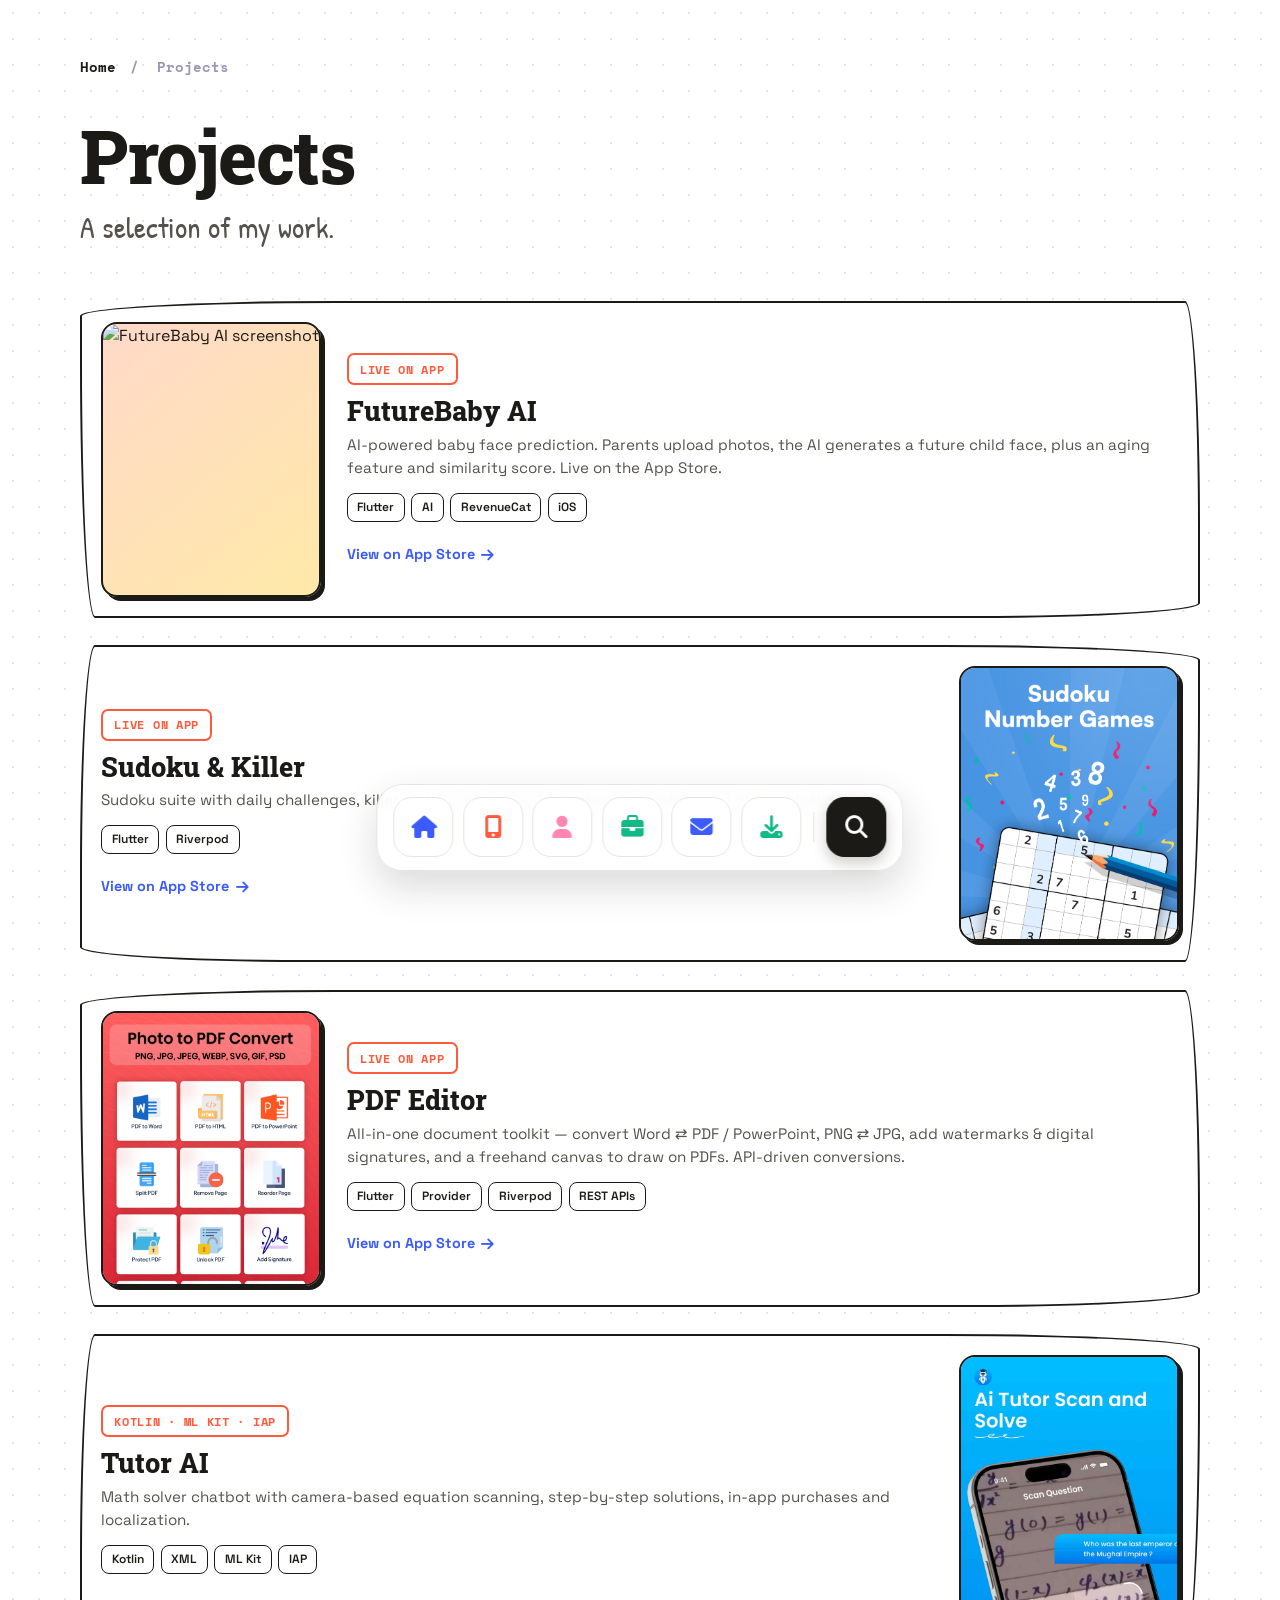
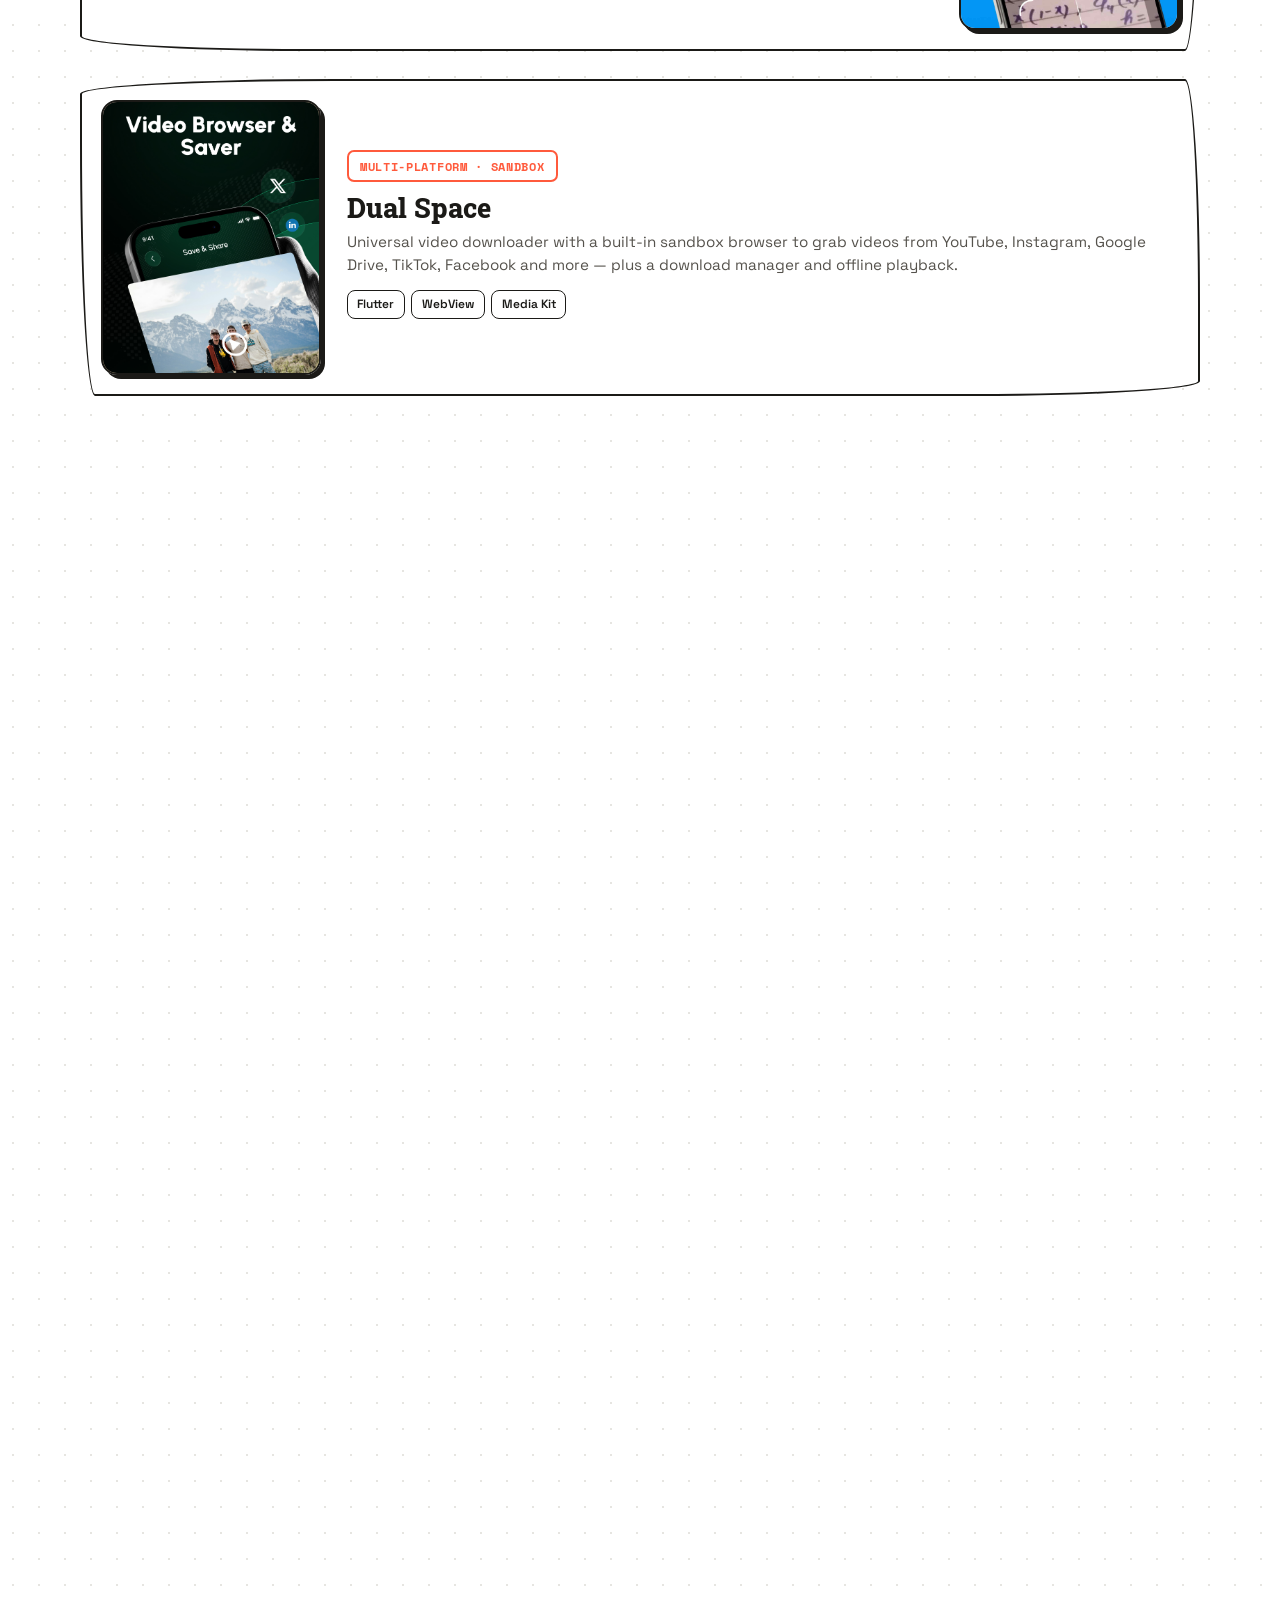
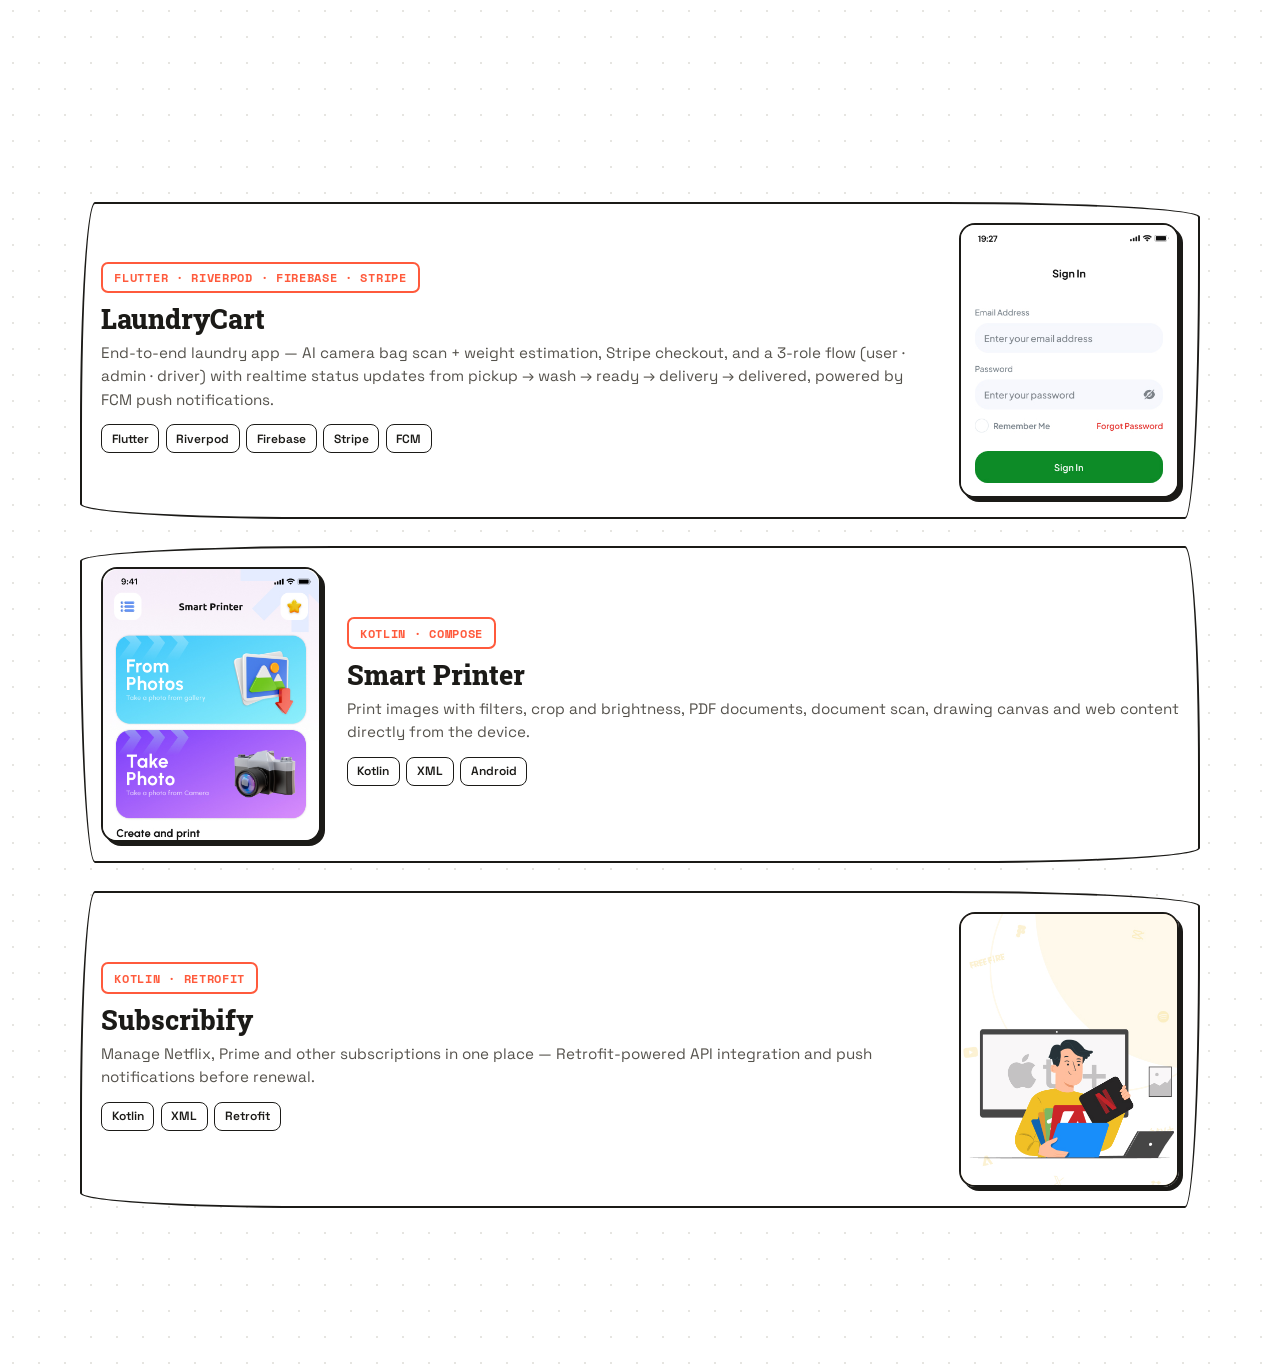
==== projects.html @ 97b6ce24 "new updates" ====
<!DOCTYPE html>
<html lang="en">
<head>
  <meta charset="UTF-8" />
  <meta name="viewport" content="width=device-width, initial-scale=1.0, viewport-fit=cover" />
  <meta name="description" content="Projects by Ali Faizan Mehmood — a selection of mobile apps built with Flutter, Kotlin & Jetpack Compose." />
  <meta name="theme-color" content="#ffffff" />
  <title>Projects — Ali Faizan Mehmood</title>

  <!-- Fonts -->
  <link rel="preconnect" href="https://fonts.googleapis.com" />
  <link rel="preconnect" href="https://fonts.gstatic.com" crossorigin />
  <link href="https://fonts.googleapis.com/css2?family=Space+Grotesk:wght@400;500;600;700&family=Roboto+Slab:wght@600;700;800&family=Space+Mono:wght@400;700&family=Patrick+Hand&display=swap" rel="stylesheet" />

  <!-- Icons -->
  <link rel="stylesheet" href="https://cdnjs.cloudflare.com/ajax/libs/font-awesome/6.5.1/css/all.min.css" />

  <!-- Styles -->
  <link rel="stylesheet" href="css/style.css" />
</head>
<body>

  <!-- Scroll progress -->
  <div class="progress" id="progress" aria-hidden="true"></div>

  <main class="proj-page" id="top">
    <div class="wrap">
      <nav class="crumbs reveal in" aria-label="Breadcrumb">
        <a href="index.html">Home</a> <span>/</span> <span class="here">Projects</span>
      </nav>
      <h1 class="proj-title reveal in">Projects</h1>
      <p class="proj-lead reveal in">A selection of my work.</p>

      <div class="pcards" id="projGrid"></div>
    </div>
  </main>

  <!-- Floating dock -->
  <nav class="dock" aria-label="Quick navigation">
    <a href="index.html#top" class="dock-btn" data-tip="Home" style="--c:var(--blue)"><i class="fas fa-house"></i></a>
    <a href="index.html#work" class="dock-btn" data-tip="Work" style="--c:var(--coral)"><i class="fas fa-mobile-screen-button"></i></a>
    <a href="index.html#about" class="dock-btn" data-tip="About" style="--c:var(--pink)"><i class="fas fa-user"></i></a>
    <a href="index.html#about" class="dock-btn" data-tip="Experience" style="--c:var(--green)"><i class="fas fa-briefcase"></i></a>
    <a href="index.html#contact" class="dock-btn" data-tip="Contact" style="--c:var(--blue)"><i class="fas fa-envelope"></i></a>
    <a href="assets/images/faizancv.pdf" download="Ali-Faizan-Mehmood-CV.pdf" class="dock-btn" data-tip="Résumé" style="--c:var(--green)"><i class="fas fa-download"></i></a>
    <span class="dock-sep"></span>
    <a href="#top" class="dock-btn" data-tip="Top" style="--c:var(--ink)"><i class="fas fa-magnifying-glass"></i></a>
  </nav>

  <script type="module" src="js/app.js"></script>
</body>
</html>
---- css/style.css ----
/* =====================================================
   Ali Faizan Mehmood — Playful portfolio (James-style)
   Single stylesheet. Cream + ink + bold accents.
   ===================================================== */

:root {
  --cream: #ffffff;
  --cream-2: #f3f3f1;
  --ink: #1b1a17;
  --ink-soft: #55524c;
  --paper: #ffffff;

  --coral: #ff5a3c;
  --yellow: #ffcf3f;
  --blue: #3b5bff;
  --green: #12b886;
  --lilac: #b9a6ff;
  --pink: #ff86b0;

  --line: #e6e5e1;
  --shadow: 6px 6px 0 var(--ink);
  --shadow-sm: 4px 4px 0 var(--ink);

  --font-display: 'Space Grotesk', system-ui, sans-serif;
  --font-serif: 'Roboto Slab', Georgia, serif;
  --font-mono: 'Space Mono', ui-monospace, monospace;
  --font-hand: 'Patrick Hand', 'Comic Sans MS', cursive;
  --radius: 20px;
  --wrap: 1120px;
}

* { margin: 0; padding: 0; box-sizing: border-box; }

html { scroll-behavior: smooth; -webkit-text-size-adjust: 100%; }

body {
  font-family: var(--font-display);
  background: var(--cream);
  color: var(--ink);
  line-height: 1.5;
  overflow-x: hidden;
  background-image:
    radial-gradient(var(--line) 1.2px, transparent 1.2px);
  background-size: 26px 26px;
}

a { color: inherit; text-decoration: none; }
img { max-width: 100%; display: block; }
::selection { background: var(--yellow); color: var(--ink); }

.wrap { width: min(100% - 2.4rem, var(--wrap)); margin-inline: auto; }

/* ---------- Reusable ---------- */
.tag-pill {
  display: inline-flex; align-items: center; gap: .45rem;
  font-size: .82rem; font-weight: 600;
  padding: .34rem .7rem; border-radius: 999px;
  border: 2px solid var(--ink); background: var(--paper);
}

.btn {
  display: inline-flex; align-items: center; gap: .55rem;
  font-family: var(--font-display); font-weight: 700; font-size: 1rem;
  padding: .85rem 1.4rem; border-radius: 999px;
  border: 2.5px solid var(--ink); cursor: pointer;
  background: var(--paper); color: var(--ink);
  box-shadow: var(--shadow-sm);
  transition: transform .12s ease, box-shadow .12s ease, background .2s;
}
.btn:hover { transform: translate(-2px,-2px); box-shadow: 6px 6px 0 var(--ink); }
.btn:active { transform: translate(2px,2px); box-shadow: 1px 1px 0 var(--ink); }
.btn--primary { background: var(--coral); color: #fff; }
.btn--dark { background: var(--ink); color: var(--cream); }
.btn--blue { background: var(--blue); color: #fff; }

.eyebrow {
  font-family: var(--font-hand);
  font-size: 1.7rem; font-weight: 700;
  color: var(--coral); line-height: 1;
  transform: rotate(-3deg); display: inline-block;
}

.section { padding: 5.5rem 0; position: relative; }
.section-head { margin-bottom: 2.6rem; max-width: 720px; }
.section-title {
  font-size: clamp(2rem, 5.5vw, 3.4rem);
  font-weight: 700; line-height: 1.02; letter-spacing: -.02em;
}
.section-title .hl { position: relative; white-space: nowrap; }
.section-title .hl::after {
  content: ''; position: absolute; left: -2%; right: -2%; bottom: 6%;
  height: 38%; background: var(--yellow); z-index: -1; border-radius: 4px;
  transform: rotate(-1.2deg);
}
.section-sub { margin-top: .9rem; font-size: 1.06rem; color: var(--ink-soft); }

/* ---------- Navbar ---------- */
/* Top navbar removed — the floating dock is the only navigation */
.nav { display: none; }
.nav-inner {
  width: min(100% - 2.4rem, var(--wrap)); margin-inline: auto;
  display: flex; align-items: center; justify-content: space-between;
  padding: .85rem 0;
}
.brand { display: flex; align-items: center; gap: .5rem; font-weight: 700; font-size: 1.15rem; }
.brand .dot {
  width: 30px; height: 30px; border-radius: 9px; background: var(--coral);
  border: 2.5px solid var(--ink); display: grid; place-items: center;
  color: #fff; font-size: .85rem; transform: rotate(-6deg);
}
.nav-links { display: flex; align-items: center; gap: 1.6rem; list-style: none; }
.nav-links a { font-weight: 600; font-size: .98rem; position: relative; }
.nav-links a::after {
  content: ''; position: absolute; left: 0; bottom: -4px; width: 0; height: 2.5px;
  background: var(--coral); transition: width .2s;
}
.nav-links a:hover::after { width: 100%; }
.nav-cta { padding: .55rem 1.05rem; font-size: .92rem; }
.nav-toggle {
  display: none; background: var(--paper); border: 2.5px solid var(--ink);
  width: 44px; height: 44px; border-radius: 12px; font-size: 1.1rem; cursor: pointer;
  box-shadow: var(--shadow-sm);
}

/* ---------- Hero (centered, sticky-scatter) ---------- */
.hero {
  position: relative; min-height: 100vh; overflow: hidden;
  display: grid; place-items: center; padding: 5rem 1.2rem 7rem;
}
.hero-center {
  position: relative; z-index: 4; text-align: center; max-width: 760px;
  animation: rise .7s cubic-bezier(.2,.8,.2,1) both;
}
.hero-name {
  font-family: var(--font-serif); font-weight: 700;
  font-size: clamp(2.8rem, 8vw, 5.2rem); line-height: 1; letter-spacing: -.01em;
  display: inline-flex; align-items: baseline; gap: .05em;
}
.caret {
  display: inline-block; width: 5px; height: .82em; background: var(--ink);
  margin-right: .04em; transform: translateY(.06em);
  animation: blink 1.06s steps(1) infinite;
}
@keyframes blink { 50% { opacity: 0; } }
.hero-tag {
  font-family: var(--font-mono); font-size: clamp(1rem, 3vw, 1.55rem);
  color: var(--ink-soft); margin-top: 1rem;
}
.hero-line {
  font-family: var(--font-mono); font-weight: 700;
  font-size: clamp(.75rem, 2.4vw, 1.05rem); letter-spacing: .06em;
  color: #8b86bf; margin-top: 1.3rem; text-transform: uppercase;
}
.hero-line b { color: #c3bfe0; font-weight: 400; margin: 0 .1em; }

/* Sticky notes scattered around the centered text */
.sticky-layer { position: absolute; inset: 0; z-index: 3; pointer-events: none; }
.sticky {
  --rot: 0deg;
  position: absolute; pointer-events: auto; cursor: grab;
  width: 165px; min-height: 96px; padding: .9rem 1rem;
  font-family: var(--font-hand); font-size: 1.28rem; line-height: 1.12;
  color: var(--ink); border: 2px solid rgba(27,26,23,.22);
  box-shadow: 5px 7px 14px rgba(27,26,23,.14); border-radius: 3px;
  display: flex; align-items: center; text-align: center; justify-content: center;
  user-select: none; touch-action: none; rotate: var(--rot);
  /* smooth settle for the transform when the hover sway ends */
  transition: transform .45s cubic-bezier(.34,1.56,.64,1), box-shadow .25s ease, rotate .2s ease;
}

/* one-time entrance — added by JS, removed after it plays, so hover never re-triggers it */
.sticky.enter { animation: stickyIn .6s cubic-bezier(.2,.9,.3,1.2) both; }
.sticky.enter:nth-child(1) { animation-delay: .30s; }
.sticky.enter:nth-child(2) { animation-delay: .42s; }
.sticky.enter:nth-child(3) { animation-delay: .54s; }
.sticky.enter:nth-child(4) { animation-delay: .66s; }
.sticky.enter:nth-child(5) { animation-delay: .78s; }
@keyframes stickyIn {
  from { opacity: 0; transform: scale(.55) translateY(-16px) rotate(-6deg); }
  to   { opacity: 1; transform: none; }
}

/* smooth, continuous, gentle rock while hovered (no jerky steps, never hides) */
.sticky:hover {
  box-shadow: 10px 16px 28px rgba(27,26,23,.24); z-index: 40;
  animation: swaySoft 1.6s ease-in-out infinite;
}
@keyframes swaySoft {
  0%   { transform: translateY(-8px) rotate(-3.2deg) scale(1.07); }
  50%  { transform: translateY(-8px) rotate(3.2deg)  scale(1.07); }
  100% { transform: translateY(-8px) rotate(-3.2deg) scale(1.07); }
}
.sticky:active { cursor: grabbing; }
.sticky.drag { box-shadow: 14px 20px 32px rgba(27,26,23,.3); z-index: 50; rotate: 0deg; animation: none; }
.sticky--y { background: #ffe9a8; }
.sticky--p { background: #ffc4d6; }
.sticky--b { background: #bcd6ff; }
.sticky--g { background: #b6f0c9; }

/* ---------- Floating dock ---------- */
.dock {
  position: fixed; z-index: 120; bottom: 1.8rem; left: 50%;
  transform: translateX(-50%);            /* keep centered — kept out of the animation */
  display: flex; align-items: center; gap: .6rem;
  padding: .8rem 1rem; border-radius: 26px;
  background: color-mix(in srgb, var(--paper) 88%, transparent);
  backdrop-filter: blur(12px);
  border: 1.5px solid var(--line);
  box-shadow: 0 16px 38px rgba(27,26,23,.16);
  animation: dockIn .65s .25s cubic-bezier(.22,.61,.36,1) both;
}
/* entrance keeps translateX(-50%) so the dock stays centered */
@keyframes dockIn {
  from { opacity: 0; transform: translateX(-50%) translateY(30px); }
  to   { opacity: 1; transform: translateX(-50%) translateY(0); }
}
.dock-btn {
  position: relative; width: 60px; height: 60px; border-radius: 18px;
  display: grid; place-items: center; font-size: 1.4rem; color: var(--c, var(--ink));
  background: var(--paper); border: 1.5px solid var(--line);
  transition: transform .22s cubic-bezier(.34,1.56,.64,1), box-shadow .22s ease, background .25s;
}
.dock-btn:hover {
  transform: translateY(-10px) scale(1.12);
  box-shadow: 0 12px 22px rgba(27,26,23,.2);
  background: #fff;
}
.dock-btn::after {
  content: attr(data-tip); position: absolute; bottom: 118%; left: 50%;
  transform: translateX(-50%) translateY(6px); white-space: nowrap;
  background: var(--ink); color: var(--cream); font-family: var(--font-display);
  font-size: .72rem; font-weight: 600; padding: .28rem .55rem; border-radius: 8px;
  opacity: 0; pointer-events: none; transition: opacity .16s, transform .16s;
}
.dock-btn:hover::after { opacity: 1; transform: translateX(-50%) translateY(0); }
.dock-btn.active {
  background: var(--c, var(--ink)); color: #fff; border-color: var(--ink);
  box-shadow: 0 6px 14px rgba(27,26,23,.22);
}
.dock-sep { width: 1.5px; height: 30px; background: var(--line); margin: 0 .15rem; }

/* ---------- Stats band ---------- */
.statsband { border-bottom: 2px solid var(--line); background: var(--paper); }
.stats-row {
  display: grid; grid-template-columns: repeat(4, 1fr); gap: 1.2rem;
  padding: .5rem 0 0;
}
.hero-stat {
  text-align: center; background: var(--paper);
  border: 2.5px solid var(--ink); border-radius: 18px;
  box-shadow: var(--shadow-sm); padding: 1.7rem 1rem;
  transition: transform .18s cubic-bezier(.22,.61,.36,1), box-shadow .18s ease;
}
.hero-stat:hover { transform: translateY(-5px); box-shadow: var(--shadow); }
.hero-stat .si { font-size: 1.4rem; color: var(--coral); margin-bottom: .55rem; }
.hero-stat .n { font-family: var(--font-serif); font-size: clamp(2.2rem, 4vw, 3.1rem); font-weight: 800; line-height: 1; color: var(--ink); }
.hero-stat .l { font-size: .88rem; color: var(--ink-soft); margin-top: .5rem; font-weight: 600; }
@media (max-width: 620px) { .stats-row { grid-template-columns: repeat(2, 1fr); } }

/* ---------- Marquee ---------- */
.marquee {
  border-top: 2.5px solid var(--ink); border-bottom: 2.5px solid var(--ink);
  background: var(--ink); color: var(--cream); overflow: hidden;
  padding: .75rem 0; transform: rotate(-1deg); margin: 1rem 0 0;
}
.marquee-track {
  display: flex; gap: 2.5rem; width: max-content;
  animation: scroll-x 26s linear infinite;
}
.marquee:hover .marquee-track { animation-play-state: paused; }
.marquee span {
  font-size: 1.2rem; font-weight: 700; display: inline-flex; gap: 2.5rem; align-items: center;
  text-transform: uppercase; letter-spacing: .02em; white-space: nowrap;
}
.marquee span::after { content: '✦'; color: var(--yellow); }
@keyframes scroll-x { to { transform: translateX(-50%); } }

/* ---------- About ---------- */
.about-grid {
  display: grid; grid-template-columns: 1.15fr .85fr; gap: 2.5rem; align-items: start;
}
.about-copy p { font-size: 1.1rem; color: var(--ink-soft); margin-bottom: 1.1rem; }
.about-copy p b { color: var(--ink); }
.about-card {
  background: var(--paper); border: 2.5px solid var(--ink);
  border-radius: var(--radius); box-shadow: var(--shadow); padding: 1.6rem;
}
.about-card h3 { font-size: 1.1rem; margin-bottom: 1rem; }
.tools { display: flex; flex-wrap: wrap; gap: .55rem; }
.tool {
  display: inline-flex; align-items: center; gap: .45rem;
  font-size: .9rem; font-weight: 600; padding: .5rem .8rem;
  border: 2px solid var(--ink); border-radius: 12px; background: var(--cream);
  transition: transform .12s, background .2s;
}
.tool:hover { transform: translateY(-3px) rotate(-1.5deg); background: var(--yellow); }
.tool i, .tool svg { color: var(--coral); }
.tool:hover i, .tool:hover svg { color: var(--ink); }

/* ---------- Experience ---------- */
.exp-list { display: grid; gap: 1.3rem; }
.exp-item {
  background: var(--paper); border: 2.5px solid var(--ink); border-radius: var(--radius);
  box-shadow: var(--shadow-sm); padding: 1.5rem 1.6rem;
  display: grid; grid-template-columns: 64px 1fr auto; gap: 1.2rem; align-items: start;
  transition: transform .14s ease, box-shadow .14s ease;
}
.exp-item:hover { transform: translate(-3px,-3px); box-shadow: var(--shadow); }
.exp-ico {
  width: 56px; height: 56px; border-radius: 14px; display: grid; place-items: center;
  border: 2.5px solid var(--ink); font-size: 1.4rem; background: var(--yellow);
}
.exp-item:nth-child(4n+2) .exp-ico { background: var(--lilac); }
.exp-item:nth-child(4n+3) .exp-ico { background: #8ee9c8; }
.exp-item:nth-child(4n) .exp-ico { background: #a9c4ff; }
.exp-body h3 { font-size: 1.2rem; margin-bottom: .3rem; }
.exp-body p { color: var(--ink-soft); font-size: .98rem; }
.exp-stat { text-align: right; white-space: nowrap; }
.exp-stat .tag-pill { background: var(--ink); color: var(--cream); }

/* ---------- Projects ---------- */
.filters { display: flex; flex-wrap: wrap; gap: .6rem; margin-bottom: 2rem; }
.filter {
  font-family: var(--font-display); font-weight: 600; font-size: .92rem;
  padding: .5rem 1rem; border-radius: 999px; border: 2.5px solid var(--ink);
  background: var(--paper); cursor: pointer; transition: background .2s, color .2s;
}
.filter.active { background: var(--ink); color: var(--cream); }

.proj-grid {
  display: grid; grid-template-columns: repeat(auto-fill, minmax(300px, 1fr)); gap: 1.4rem;
}
.card {
  position: relative; background: var(--paper);
  border: 2.5px solid var(--ink); border-radius: var(--radius);
  box-shadow: var(--shadow-sm); padding: 1.5rem; overflow: hidden;
  opacity: 0; /* revealed by .in */
  transition: transform .22s cubic-bezier(.34,1.56,.64,1), box-shadow .25s ease;
  display: flex; flex-direction: column;
}
/* entrance uses animation (not the transform transition) so 3D tilt stays snappy */
.card.in { opacity: 1; animation: cardUp .6s cubic-bezier(.22,.61,.36,1) backwards; }
@keyframes cardUp {
  from { opacity: 0; transform: translateY(38px) scale(.96); }
  to   { opacity: 1; transform: none; }
}
.card:hover { box-shadow: var(--shadow); }
.card-top { display: flex; align-items: center; justify-content: space-between; margin-bottom: 1rem; }
.card-ico {
  width: 52px; height: 52px; border-radius: 14px; display: grid; place-items: center;
  border: 2.5px solid var(--ink); font-size: 1.35rem; background: var(--cream-2);
  color: var(--coral);
}
.badge-live {
  display: inline-flex; align-items: center; gap: .35rem;
  font-size: .72rem; font-weight: 700; text-transform: uppercase; letter-spacing: .03em;
  padding: .35rem .6rem; border-radius: 999px;
  background: var(--green); color: #fff; border: 2px solid var(--ink);
}
.badge-live i { font-size: .8rem; }
.card h3 { font-size: 1.28rem; margin-bottom: .35rem; }
.card .sub { font-size: .84rem; color: var(--coral); font-weight: 600; margin-bottom: .7rem; }
.card p { font-size: .93rem; color: var(--ink-soft); margin-bottom: 1rem; flex: 1; }
.card-tech { display: flex; flex-wrap: wrap; gap: .4rem; margin-bottom: .3rem; }
.chip {
  font-size: .75rem; font-weight: 600; padding: .28rem .6rem;
  border-radius: 8px; border: 1.5px solid var(--ink); background: var(--cream);
}
.card-link {
  margin-top: 1rem; display: inline-flex; align-items: center; gap: .4rem;
  font-weight: 700; font-size: .9rem; color: var(--blue);
}
.card-link i { transition: transform .15s; }
.card:hover .card-link i { transform: translateX(4px); }

/* ---------- Contact ---------- */
.contact { padding-bottom: 9rem; } /* clear space for the fixed dock */
.contact-card {
  background: var(--ink); color: var(--cream); border-radius: 28px;
  padding: clamp(2rem, 5vw, 3.5rem); position: relative; overflow: hidden;
  border: 2.5px solid var(--ink); box-shadow: var(--shadow);
}
.contact-card::before {
  content: '👋'; position: absolute; font-size: 12rem; right: -1rem; top: -2rem;
  opacity: .08; transform: rotate(-10deg);
}
.contact-card .eyebrow { color: var(--yellow); }
.contact-card h2 {
  font-size: clamp(2rem, 6vw, 3.6rem); line-height: 1.02; margin: .6rem 0 1rem;
  letter-spacing: -.02em;
}
.contact-card h2 .hl::after { background: var(--coral); }
.contact-card p { color: #cfc9bd; font-size: 1.1rem; max-width: 520px; margin-bottom: 2rem; }
.contact-links { display: flex; flex-wrap: wrap; gap: .8rem; margin-bottom: 2rem; position: relative; }
.contact-links a {
  display: inline-flex; align-items: center; gap: .6rem; font-weight: 600;
  padding: .8rem 1.15rem; border-radius: 14px; border: 2px solid var(--cream);
  background: transparent; color: var(--cream);
  transition: background .2s, color .2s, transform .12s;
}
.contact-links a:hover { background: var(--cream); color: var(--ink); transform: translateY(-3px); }
.contact-links a i { color: var(--yellow); }
.contact-links a:hover i { color: var(--coral); }
.contact-cta { display: flex; flex-wrap: wrap; gap: .9rem; position: relative; }

.footer {
  text-align: center; padding: 2.5rem 0; color: var(--ink-soft); font-size: .9rem;
}
.footer .heart { color: var(--coral); }

/* ---------- Reveal ---------- */
.reveal {
  opacity: 0; transform: translateY(34px);
  transition: opacity .8s cubic-bezier(.22,.61,.36,1), transform .8s cubic-bezier(.22,.61,.36,1);
  will-change: opacity, transform;
}
.reveal.in { opacity: 1; transform: none; }

/* ---------- Toast ---------- */
.toast {
  position: fixed; bottom: 1.5rem; left: 50%; transform: translateX(-50%) translateY(120%);
  background: var(--ink); color: var(--cream); padding: .85rem 1.3rem; border-radius: 14px;
  border: 2.5px solid var(--yellow); font-weight: 600; z-index: 200;
  display: flex; align-items: center; gap: .6rem; transition: transform .3s ease;
}
.toast.show { transform: translateX(-50%) translateY(0); }
.toast i { color: var(--green); }

/* ---------- Responsive ---------- */
@media (max-width: 860px) {
  .about-grid { grid-template-columns: 1fr; }
  .exp-item { grid-template-columns: 52px 1fr; }
  .exp-stat { grid-column: 2; text-align: left; margin-top: .4rem; }
  .sticky-layer { display: none; }
  .nav-links, .nav .nav-cta { display: none; }
  .nav-links.open {
    display: flex; position: absolute; top: 100%; right: 1.2rem;
    flex-direction: column; gap: 1rem; background: var(--paper);
    border: 2.5px solid var(--ink); border-radius: 16px; padding: 1.2rem 1.6rem;
    box-shadow: var(--shadow-sm);
  }
  .nav-toggle { display: grid; place-items: center; }
}
@media (max-width: 520px) {
  .section { padding: 4rem 0; }
  .stats-row { gap: 1.6rem; }
  .btn { font-size: .92rem; padding: .75rem 1.15rem; }
  .dock { gap: .35rem; padding: .55rem .6rem; border-radius: 20px; }
  .dock-btn { width: 48px; height: 48px; font-size: 1.15rem; border-radius: 15px; }
  .dock-sep { height: 28px; }
  .hero { padding-bottom: 7rem; }
}
@media (max-width: 380px) {
  .dock { gap: .25rem; padding: .45rem .45rem; }
  .dock-btn { width: 42px; height: 42px; font-size: 1.05rem; }
}

/* =====================================================
   EXTRA POLISH & ANIMATIONS
   ===================================================== */

/* ---- Scroll progress bar ---- */
.progress {
  position: fixed; top: 0; left: 0; height: 4px; width: 0%;
  background: linear-gradient(90deg, var(--coral), var(--yellow), var(--green));
  z-index: 300; transition: width .1s linear;
}

/* ---- Hero animated blobs ---- */
.blobs { display: none; } /* clean white background — no color wash */
.blob {
  position: absolute; border-radius: 50%; filter: blur(46px); opacity: .5;
  mix-blend-mode: multiply; background: #ecdcbf; /* single soft tone */
}
.blob--1 { width: 340px; height: 340px; top: -60px; left: -40px; animation: float1 12s ease-in-out infinite; }
.blob--2 { width: 300px; height: 300px; bottom: -80px; left: 32%; animation: float2 15s ease-in-out infinite; }
.blob--3 { width: 260px; height: 260px; top: 20%; right: 8%; animation: float1 18s ease-in-out infinite reverse; }
@keyframes float1 { 50% { transform: translate(30px, -24px) scale(1.08); } }
@keyframes float2 { 50% { transform: translate(-26px, 20px) scale(1.1); } }

/* ---- Hero headline entrance ---- */
.hero h1 { animation: rise .7s cubic-bezier(.2,.8,.2,1) both; }
.hero .eyebrow { animation: rise .6s .05s cubic-bezier(.2,.8,.2,1) both; }
.hero-roles { animation: rise .7s .15s cubic-bezier(.2,.8,.2,1) both; }
.hero-lead { animation: rise .7s .25s cubic-bezier(.2,.8,.2,1) both; }
.hero-cta { animation: rise .7s .35s cubic-bezier(.2,.8,.2,1) both; }
.hero .marker { position: relative; }
@keyframes rise { from { opacity: 0; transform: translateY(26px); } to { opacity: 1; transform: none; } }

/* ---- Vibrate / jiggle (tools + role pills) ---- */
@keyframes jiggle {
  0%, 100% { transform: rotate(0); }
  15% { transform: rotate(-6deg) scale(1.06); }
  30% { transform: rotate(5deg) scale(1.06); }
  45% { transform: rotate(-4deg) scale(1.05); }
  60% { transform: rotate(3deg) scale(1.04); }
  75% { transform: rotate(-2deg) scale(1.03); }
}
.tool { transition: background .2s, color .2s, border-color .2s, box-shadow .15s; }
.tool:hover {
  background: var(--yellow); animation: jiggle .45s ease;
  box-shadow: 3px 3px 0 var(--ink); border-color: var(--ink);
}
.hero-roles .tag-pill { transition: transform .15s, background .2s; cursor: default; }
.hero-roles .tag-pill:hover { animation: jiggle .45s ease; background: var(--yellow); }

/* ---- Icon tiles wobble on card / exp hover ---- */
@keyframes wobble {
  0%,100% { transform: rotate(0); }
  25% { transform: rotate(-9deg); }
  50% { transform: rotate(7deg); }
  75% { transform: rotate(-4deg); }
}
.card:hover .card-ico,
.exp-item:hover .exp-ico { animation: wobble .5s ease; }
.card-ico, .exp-ico { transition: background .2s; }
.card:hover .card-ico { background: var(--yellow); color: var(--ink); }

/* ---- Project card 3D tilt (JS driven) ---- */
.card { transform-style: preserve-3d; will-change: transform; }
.card .card-top, .card h3, .card .sub { transform: translateZ(18px); }

/* ---- Sticky note hover: peel + wobble ---- */
.sticky { transition: box-shadow .12s ease, filter .2s; }
.sticky:hover { animation: jiggle .5s ease; box-shadow: 8px 10px 0 rgba(27,26,23,.25); z-index: 40; }

/* ---- Badge / live pulse ---- */
.badge-live i { animation: pulse 1.8s ease-in-out infinite; }
@keyframes pulse { 50% { transform: scale(1.25); opacity: .7; } }

/* ---- Chips pop on card hover ---- */
.card .chip { transition: transform .15s, background .2s; }
.card:hover .chip { background: var(--paper); }
.chip:hover { transform: translateY(-2px) rotate(-2deg); background: var(--yellow); }

/* ---- Button shine sweep ---- */
.btn { position: relative; overflow: hidden; }
.btn::after {
  content: ''; position: absolute; top: 0; left: -120%; width: 60%; height: 100%;
  background: linear-gradient(120deg, transparent, rgba(255,255,255,.5), transparent);
  transform: skewX(-20deg); transition: left .5s ease;
}
.btn:hover::after { left: 140%; }

/* ---- Nav active link ---- */
.nav-links a.active::after { width: 100%; }
.nav-links a.active { color: var(--coral); }

/* ---- Reveal stagger via inline delay (set in JS) ---- */

@media (prefers-reduced-motion: reduce) {
  * { animation-duration: .001ms !important; animation-iteration-count: 1 !important; transition-duration: .001ms !important; }
  html { scroll-behavior: auto; }
  .blob { animation: none; }
}

/* =====================================================
   JAMES-STRUCTURE SECTIONS (mobile-dev content)
   ===================================================== */

/* ---- Tool Kit ---- */
.kicker {
  font-family: var(--font-hand); font-size: clamp(2rem, 5vw, 3rem);
  color: var(--coral); transform: rotate(-2deg); display: inline-block; margin-bottom: 1.4rem;
}
.toolkit-list {
  font-family: var(--font-serif); font-weight: 600;
  font-size: clamp(1.5rem, 4.4vw, 3rem); line-height: 1.28; color: var(--ink-soft);
  max-width: 960px;
}
.tk { transition: color .2s, background .2s; border-radius: 6px; padding: 0 .1em; cursor: default; }
.tk:hover { color: var(--ink); background: var(--yellow); }
.tk-dot { color: var(--coral); }

/* ---- My Impact ---- */
.impact { text-align: center; }
.impact .section-head { margin-inline: auto; }
.impact .stats-row { padding: 1rem 0 0; }

/* ---- Experience (inside About, plain text style) ---- */
.col-title.impact-h { color: var(--green); margin-top: 2.6rem; }
.resume-link {
  display: inline-flex; align-items: center; gap: .55rem;
  font-family: var(--font-hand); font-size: 1.5rem; color: var(--ink);
  margin: .2rem 0 1.8rem; padding-bottom: 3px;
  border-bottom: 2.5px solid var(--ink); transition: gap .18s ease, color .2s;
}
.resume-link:hover { gap: .9rem; color: var(--coral); border-color: var(--coral); }
.resume-link i { color: var(--green); }

.jobs { display: grid; gap: 2rem; }
.jobcard { transition: opacity .8s, transform .8s; }
.job-company { font-family: var(--font-serif); font-weight: 800; font-size: 1.55rem; line-height: 1.1; }
.job-meta { margin: .35rem 0 .9rem; color: var(--ink-soft); }
.job-meta b { color: var(--ink); font-weight: 700; }
.job-period { font-family: var(--font-mono); font-size: .8rem; color: #9b96b5; margin-left: .5rem; }
.job-bullets { list-style: none; display: grid; gap: .65rem; }
.job-bullets li {
  position: relative; padding-left: 1.4rem; color: var(--ink-soft); font-size: .97rem; line-height: 1.5;
}
.job-bullets li::before {
  content: '•'; position: absolute; left: .25rem; top: -.02em;
  color: var(--green); font-size: 1.5rem; line-height: 1.35;
}
.job-bullets b { color: var(--ink); }

/* ---- Tagline break ---- */
.brk { padding: 5.5rem 0; text-align: center; position: relative; overflow: hidden; }
.brk-inner { position: relative; }
.brk-loc {
  font-family: var(--font-mono); font-weight: 700; letter-spacing: .1em;
  color: var(--ink-soft); font-size: .9rem;
}
.brk-title {
  font-family: var(--font-serif); font-weight: 800;
  font-size: clamp(2.2rem, 7vw, 4.6rem); line-height: 1.02; margin: 1rem auto .6rem;
  max-width: 12ch; letter-spacing: -.02em;
}
.brk-title .rage {
  color: var(--coral); position: relative; white-space: nowrap;
  text-decoration: underline wavy var(--coral); text-underline-offset: 8px;
}
.brk-sub { font-family: var(--font-hand); font-size: clamp(1.4rem, 4vw, 2.2rem); color: var(--ink-soft); }
.brk-note {
  position: absolute; top: 4%; right: 6%; width: 150px; min-height: 80px;
}
@media (max-width: 720px) { .brk-note { display: none; } }

/* ---- Yours Truly (bio) ---- */
.bio-grid { display: grid; grid-template-columns: 1.3fr .7fr; gap: 2.6rem; align-items: center; }
.bio-copy { font-size: 1.1rem; color: var(--ink-soft); margin-top: 1.1rem; }
.bio-copy b { color: var(--ink); }
.bio-stat {
  background: var(--ink); color: var(--cream); border-radius: 24px; padding: 2.2rem 1.6rem;
  text-align: center; border: 2.5px solid var(--ink); box-shadow: var(--shadow);
}
.bio-stat-n { font-family: var(--font-serif); font-weight: 800; font-size: clamp(3rem, 8vw, 4.5rem); line-height: 1; color: var(--yellow); }
.bio-stat-l { font-size: 1rem; margin-top: .5rem; color: #d7d1c4; }
.bio-quote { font-family: var(--font-hand); font-size: 1.4rem; margin-top: 1.4rem; color: #fff; opacity: .9; }

/* ---- Featured projects ---- */
.feat-wrap { display: grid; gap: 1.8rem; }
.featcard {
  display: grid; grid-template-columns: 240px 1fr; gap: 0;
  background: var(--paper); border: 2.5px solid var(--ink); border-radius: 24px;
  overflow: hidden; box-shadow: var(--shadow-sm);
  transition: transform .2s cubic-bezier(.22,.61,.36,1), box-shadow .2s ease, opacity .8s, translate .8s;
}
.featcard:hover { transform: translateY(-5px); box-shadow: var(--shadow); }
.featcard:nth-child(even) { grid-template-columns: 1fr 240px; }
.featcard:nth-child(even) .feat-media { order: 2; border-left: 2.5px solid var(--ink); border-right: 0; }
.feat-media {
  display: grid; place-items: center; font-size: 4.5rem; color: #fff;
  border-right: 2.5px solid var(--ink); min-height: 200px;
}
.feat-coral .feat-media { background: var(--coral); }
.feat-blue .feat-media { background: var(--blue); }
.feat-green .feat-media { background: var(--green); }
.feat-body { padding: 1.8rem; }
.feat-badge {
  display: inline-flex; align-items: center; gap: .35rem;
  font-family: var(--font-mono); font-size: .72rem; font-weight: 700; letter-spacing: .06em;
  padding: .3rem .65rem; border-radius: 999px; background: var(--ink); color: var(--cream);
}
.feat-body h3 { font-size: 1.7rem; margin: .8rem 0 .5rem; }
.feat-tag { color: var(--ink-soft); font-size: 1rem; margin-bottom: 1rem; }
.feat-result {
  font-weight: 700; color: var(--ink); margin-bottom: 1rem;
  display: inline-flex; align-items: center; gap: .5rem;
}
.feat-result i { color: var(--yellow); -webkit-text-stroke: 1px var(--ink); }
.featcard .card-tech { display: flex; flex-wrap: wrap; gap: .4rem; margin-bottom: .5rem; }

@media (max-width: 760px) {
  .bio-grid { grid-template-columns: 1fr; }
  .featcard, .featcard:nth-child(even) { grid-template-columns: 1fr; }
  .featcard:nth-child(even) .feat-media { order: 0; border-left: 0; border-right: 0; border-bottom: 2.5px solid var(--ink); }
  .feat-media { border-right: 0; border-bottom: 2.5px solid var(--ink); min-height: 150px; font-size: 3.4rem; }
}
/* =====================================================
   ABOUT SECTION (Yours Truly + Stalk Me + Tool Kit grid)
   ===================================================== */
.about-heading {
  display: flex; align-items: center; justify-content: center; gap: 1.2rem;
  font-family: var(--font-serif); font-weight: 800;
  font-size: clamp(2rem, 5vw, 3.1rem); letter-spacing: -.01em;
}
.about-heading .dash { height: 3px; width: clamp(36px, 8vw, 74px); background: var(--ink); border-radius: 2px; }

.about-grid {
  display: grid; grid-template-columns: .9fr 1.1fr; gap: 3.5rem;
  margin-top: 3rem; align-items: start;
}

/* Left: avatar + notes */
.about-left { display: flex; flex-direction: column; align-items: center; }
.avatar-wrap { position: relative; width: max-content; margin: 1rem 0 2.5rem; }
.avatar {
  width: 180px; height: 180px; border-radius: 50%; object-fit: cover;
  border: 3px solid var(--ink); box-shadow: var(--shadow-sm); background: #eef;
}
.avatar-spark {
  position: absolute; top: -14px; left: 30px; color: var(--blue);
  font-family: var(--font-hand); font-size: 1.8rem; transform: rotate(-8deg);
}
.avatar-spark i { display: none; } /* keep the ✦ glyph only */
.avatar-arrow { position: absolute; left: -56px; bottom: -8px; width: 84px; height: 84px; }
.yours-truly {
  display: block; text-align: center; font-family: var(--font-hand);
  font-size: 1.9rem; margin-top: .8rem;
}

.about-notes {
  display: flex; flex-wrap: wrap; justify-content: center; gap: 1rem; max-width: 380px;
}
.about-notes .sticky {
  position: static; width: 168px; min-height: 104px; cursor: default;
}

/* Right: stalk me + tool kit */
.about-right { padding-top: .5rem; }
.col-title { font-family: var(--font-serif); font-weight: 800; font-size: 1.6rem; margin-bottom: 1.2rem; }
.col-title.stalk { color: #7c5cff; }
.col-title.toolkit-h { color: var(--coral); margin-top: 2.4rem; }

.socials { display: flex; gap: .8rem; flex-wrap: wrap; }
.social {
  width: 50px; height: 50px; border-radius: 50%;
  display: grid; place-items: center; font-size: 1.15rem;
  border: 2px solid var(--ink); background: var(--paper); color: var(--ink);
  transition: transform .18s cubic-bezier(.34,1.56,.64,1), background .2s, color .2s, box-shadow .18s;
}
.social:hover {
  transform: translateY(-6px); background: var(--ink); color: #fff;
  box-shadow: var(--shadow-sm);
}

.toolgrid { display: grid; grid-template-columns: repeat(4, 1fr); gap: .9rem; }
.toolcard {
  display: flex; flex-direction: column; align-items: center; gap: .6rem;
  padding: 1.1rem .5rem; border: 2px solid var(--ink); border-radius: 16px;
  background: var(--paper); box-shadow: var(--shadow-sm);
  transition: transform .18s cubic-bezier(.34,1.56,.64,1), box-shadow .18s ease, background .2s;
}
.toolcard:hover { transform: translateY(-5px); box-shadow: var(--shadow); background: #fff; }
.toolcard .ti { font-size: 1.7rem; color: var(--coral); line-height: 1; }
.toolcard:hover .ti { animation: wobble .5s ease; }
.toolcard span { font-size: .82rem; font-weight: 700; text-align: center; }

@media (max-width: 820px) {
  .about-grid { grid-template-columns: 1fr; gap: 2.5rem; }
  .toolgrid { grid-template-columns: repeat(3, 1fr); }
}
@media (max-width: 480px) {
  .toolgrid { grid-template-columns: repeat(2, 1fr); }
}

/* Extra note colour + wider About notes cluster to balance the column */
.sticky--l { background: #d9ccff; }
.about-notes { max-width: 440px; }

/* About notes: one per row, zig-zag left/right */
.about-notes {
  flex-direction: column; flex-wrap: nowrap; align-items: stretch;
  max-width: 480px; gap: 1.15rem; margin-top: .5rem;
}
.about-notes .sticky { width: 235px; }
.about-notes .sticky:nth-child(odd)  { align-self: flex-start; }
.about-notes .sticky:nth-child(even) { align-self: flex-end; }

/* About notes: scattered, overlapping, draggable cluster (square notes) */
.about-notes {
  display: block; position: relative;
  width: 100%; max-width: 420px; height: 800px; margin: 1.5rem auto 0;
}
.about-notes .sticky {
  position: absolute; width: 172px; min-height: 150px;
  padding: 1rem; font-size: 1.34rem; cursor: grab;
}
.about-notes .sticky:active { cursor: grabbing; }
/* stack simply on small screens (no absolute overlap) */
@media (max-width: 560px) {
  .about-notes {
    height: auto; display: flex; flex-direction: column; align-items: center; gap: 1rem;
  }
  .about-notes .sticky { position: static !important; top: auto !important; left: auto !important; }
}

/* =====================================================
   PROJECTS — big horizontal cards, hand-drawn border
   ===================================================== */
.section-sub.center { text-align: center; margin: 1rem auto 0; max-width: 640px; }
.filters.center { justify-content: center; }

.pcards { display: block; margin-top: 2.4rem; }
.pcard {
  display: grid; grid-template-columns: 330px 1fr; gap: 2rem; align-items: center;
  background: var(--paper); border: 2.5px solid var(--ink); padding: 1.7rem;
  margin-bottom: 2.4rem;
  /* hand-drawn wobbly border */
  border-radius: 255px 15px 225px 15px / 15px 225px 15px 255px;
  transition: transform .22s cubic-bezier(.22,.61,.36,1), box-shadow .22s ease, opacity .8s, translate .8s;
}
.pcard:nth-child(even) {
  grid-template-columns: 1fr 330px;
  border-radius: 15px 255px 15px 225px / 225px 15px 255px 15px;
}
.pcard:hover { transform: translateY(-5px); box-shadow: 0 14px 30px rgba(27,26,23,.13); }

.pcard-media {
  border: 2.5px solid var(--ink); border-radius: 16px; overflow: hidden;
  aspect-ratio: 4 / 5; display: grid; place-items: center;
  background: #f4f1ea; box-shadow: var(--shadow-sm);
}
.pcard:nth-child(even) .pcard-media { order: 2; }
.pcard-media img { width: 100%; height: 100%; object-fit: cover; }
.pcard-media i, .pcard-media svg { font-size: 4rem; color: var(--coral); }
.pcard-media.accent-orange { background: linear-gradient(140deg, #ffd9c9, #ffe9a8); }

.pcard-body { min-width: 0; }
.pbadge {
  display: inline-block; margin-bottom: .9rem;
  border: 2px solid var(--coral); color: var(--coral);
  font-family: var(--font-mono); font-weight: 700; font-size: .72rem; letter-spacing: .06em;
  text-transform: uppercase; padding: .32rem .7rem; border-radius: 7px;
}
.pcard-body h3 {
  font-family: var(--font-serif); font-weight: 800;
  font-size: clamp(1.5rem, 3vw, 2.1rem); line-height: 1.05; margin-bottom: .7rem;
}
.pcard-body p { color: var(--ink-soft); font-size: 1.02rem; line-height: 1.6; margin-bottom: 1.1rem; }
.pcard-body .card-tech { margin-bottom: .4rem; }

@media (max-width: 760px) {
  .pcard, .pcard:nth-child(even) { grid-template-columns: 1fr; gap: 1.3rem; }
  .pcard:nth-child(even) .pcard-media { order: 0; }
  .pcard-media { aspect-ratio: 16 / 10; }
}

/* Compact project cards (shorter, smaller media) */
.pcard { grid-template-columns: 220px 1fr; gap: 1.6rem; padding: 1.2rem; margin-bottom: 1.7rem; }
.pcard:nth-child(even) { grid-template-columns: 1fr 220px; }
.pcard-media { aspect-ratio: 4 / 5; }
.pcard-body h3 { font-size: clamp(1.3rem, 2.4vw, 1.7rem); margin-bottom: .5rem; }
.pcard-body p {
  font-size: .95rem; line-height: 1.55; margin-bottom: .8rem;
  display: -webkit-box; -webkit-line-clamp: 3; -webkit-box-orient: vertical; overflow: hidden;
}
.pcard-body .pbadge { margin-bottom: .7rem; }
@media (max-width: 760px) {
  .pcard, .pcard:nth-child(even) { grid-template-columns: 1fr; }
  .pcard-media { aspect-ratio: 16 / 10; }
}

/* ---- View all projects link (home) ---- */
.viewall { text-align: center; margin-top: 1.6rem; }
.viewall-link {
  display: inline-block; font-family: var(--font-hand); font-size: 1.8rem; color: var(--ink);
  position: relative; transition: color .2s, transform .18s;
}
.viewall-link::after {
  content: ''; position: absolute; right: -14px; top: -8px;
  width: 12px; height: 12px;
  border-top: 2.5px solid var(--coral); border-right: 2.5px solid var(--coral);
  transform: rotate(35deg); opacity: 0; transition: opacity .2s;
}
.viewall-link:hover { color: var(--coral); transform: translateX(5px); }
.viewall-link:hover::after { opacity: 1; }

/* ---- Projects page ---- */
.proj-page { padding: 3.5rem 0 8rem; min-height: 100vh; }
.crumbs { font-family: var(--font-mono); font-weight: 700; font-size: .9rem; color: #9b96b5; margin-bottom: 2.6rem; }
.crumbs a { color: var(--ink); }
.crumbs a:hover { color: var(--coral); }
.crumbs span { margin: 0 .3rem; }
.proj-title { font-family: var(--font-serif); font-weight: 800; font-size: clamp(2.6rem, 8vw, 4.6rem); letter-spacing: -.02em; line-height: 1; }
.proj-lead { font-family: var(--font-hand); font-size: clamp(1.3rem, 3vw, 1.9rem); color: var(--ink-soft); margin-top: .7rem; }
.proj-page .pcards { margin-top: 3.2rem; }

/* About notes: swing in from the left like a hanging pendulum (on scroll) */
.about-notes .sticky { opacity: 0; transform-origin: top center; }
.about-notes .sticky.in {
  opacity: 1;
  animation: hangIn 1s cubic-bezier(.33,.85,.4,1) backwards;
}
@keyframes hangIn {
  0%   { opacity: 0; transform: translateX(-170px) rotate(-24deg); }
  50%  { opacity: 1; transform: translateX(0) rotate(15deg); }
  68%  { transform: translateX(0) rotate(-10deg); }
  82%  { transform: rotate(6deg); }
  92%  { transform: rotate(-3deg); }
  100% { transform: rotate(0deg); }
}
@media (prefers-reduced-motion: reduce) {
  .about-notes .sticky { opacity: 1; }
  .about-notes .sticky.in { animation: none; }
}

/* =====================================================
   Unified hanging swing — slower & smoother (hero + about)
   ===================================================== */
.sticky { transform-origin: top center; }

/* hero / intro notes now swing in like the about notes */
.sticky.enter { animation: hangIn 1.5s cubic-bezier(.2,.72,.32,1) backwards; }
.sticky.enter:nth-child(1) { animation-delay: .15s; }
.sticky.enter:nth-child(2) { animation-delay: .33s; }
.sticky.enter:nth-child(3) { animation-delay: .51s; }
.sticky.enter:nth-child(4) { animation-delay: .69s; }
.sticky.enter:nth-child(5) { animation-delay: .87s; }

/* about notes: same slow swing, and keep the hover sway working */
.about-notes .sticky.in { animation: hangIn 1.5s cubic-bezier(.2,.72,.32,1) backwards; }
.about-notes .sticky:hover { animation: swaySoft 1.6s ease-in-out infinite; }

/* smoother, wider pendulum arc */
@keyframes hangIn {
  0%   { opacity: 0; transform: translateX(-200px) rotate(-26deg); }
  42%  { opacity: 1; transform: translateX(0) rotate(15deg); }
  61%  { transform: translateX(0) rotate(-10deg); }
  76%  { transform: rotate(6.5deg); }
  88%  { transform: rotate(-3deg); }
  95%  { transform: rotate(1.4deg); }
  100% { transform: rotate(0deg); }
}
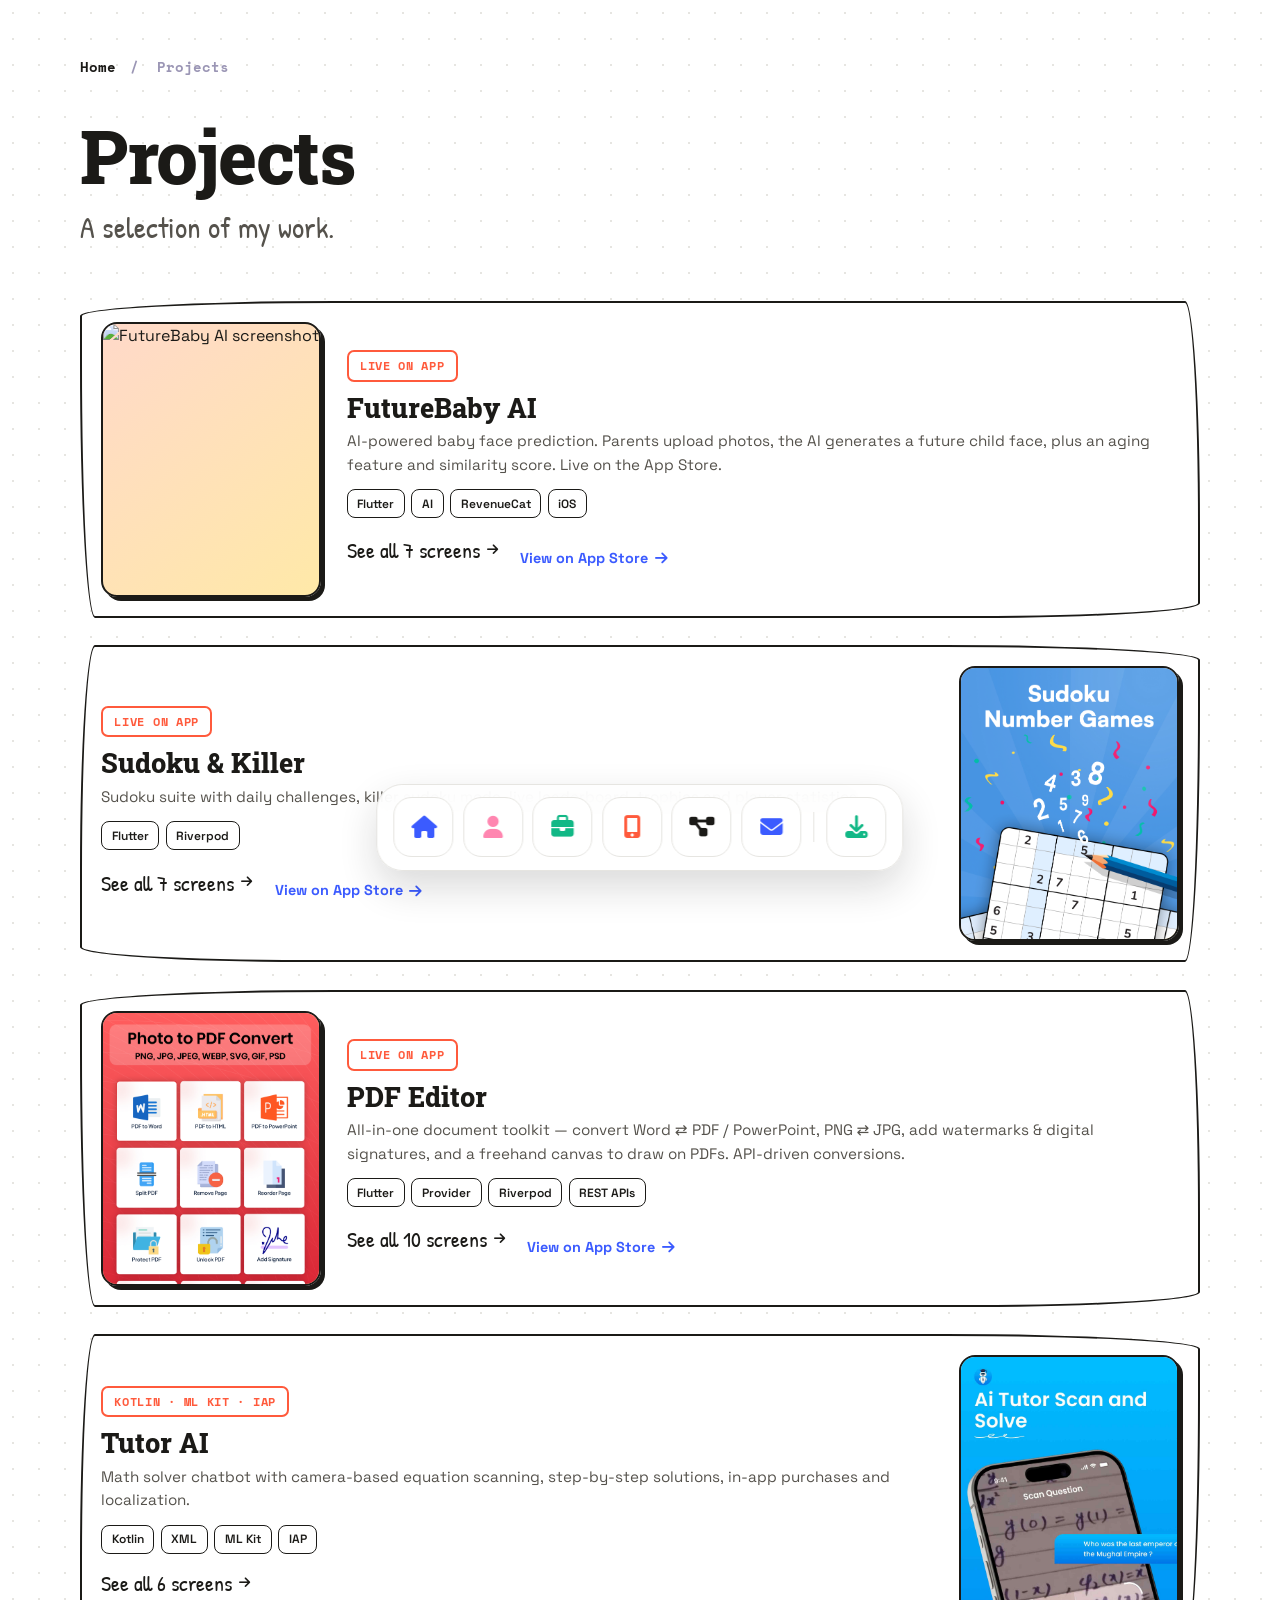
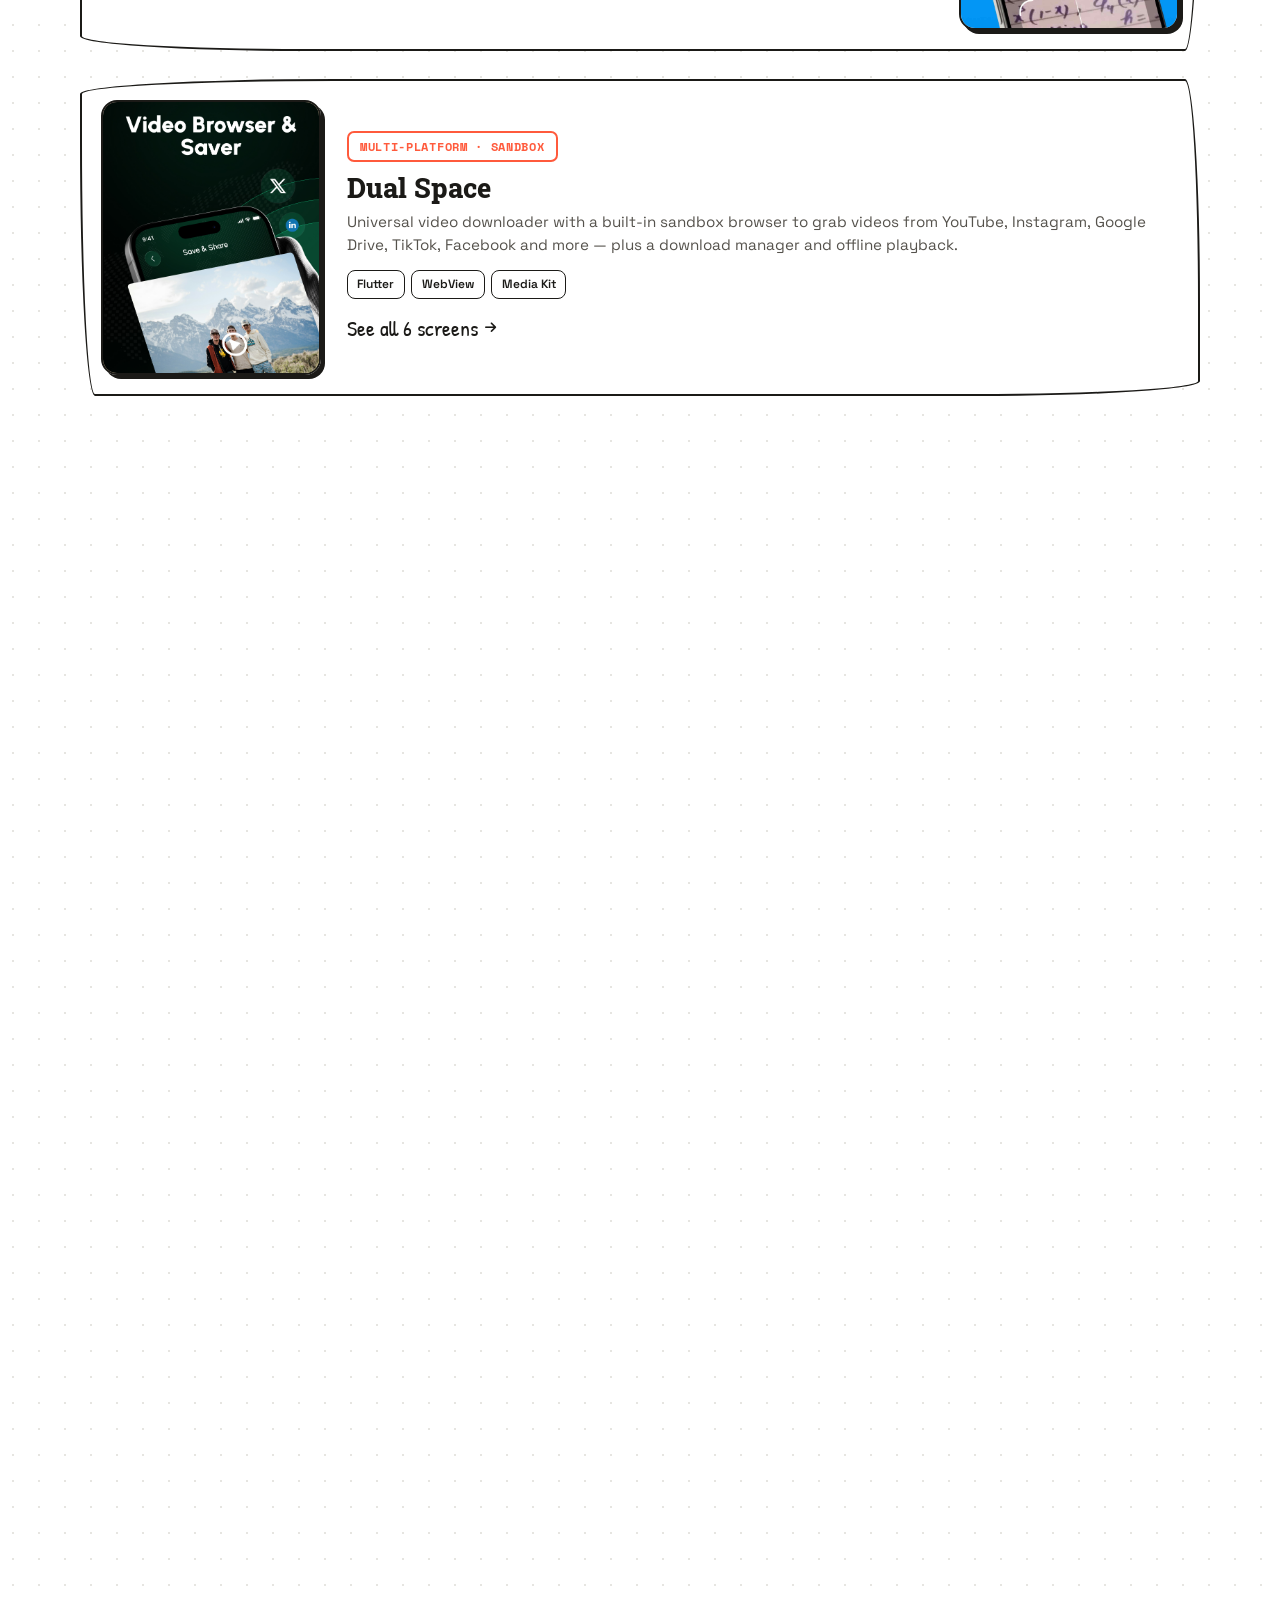
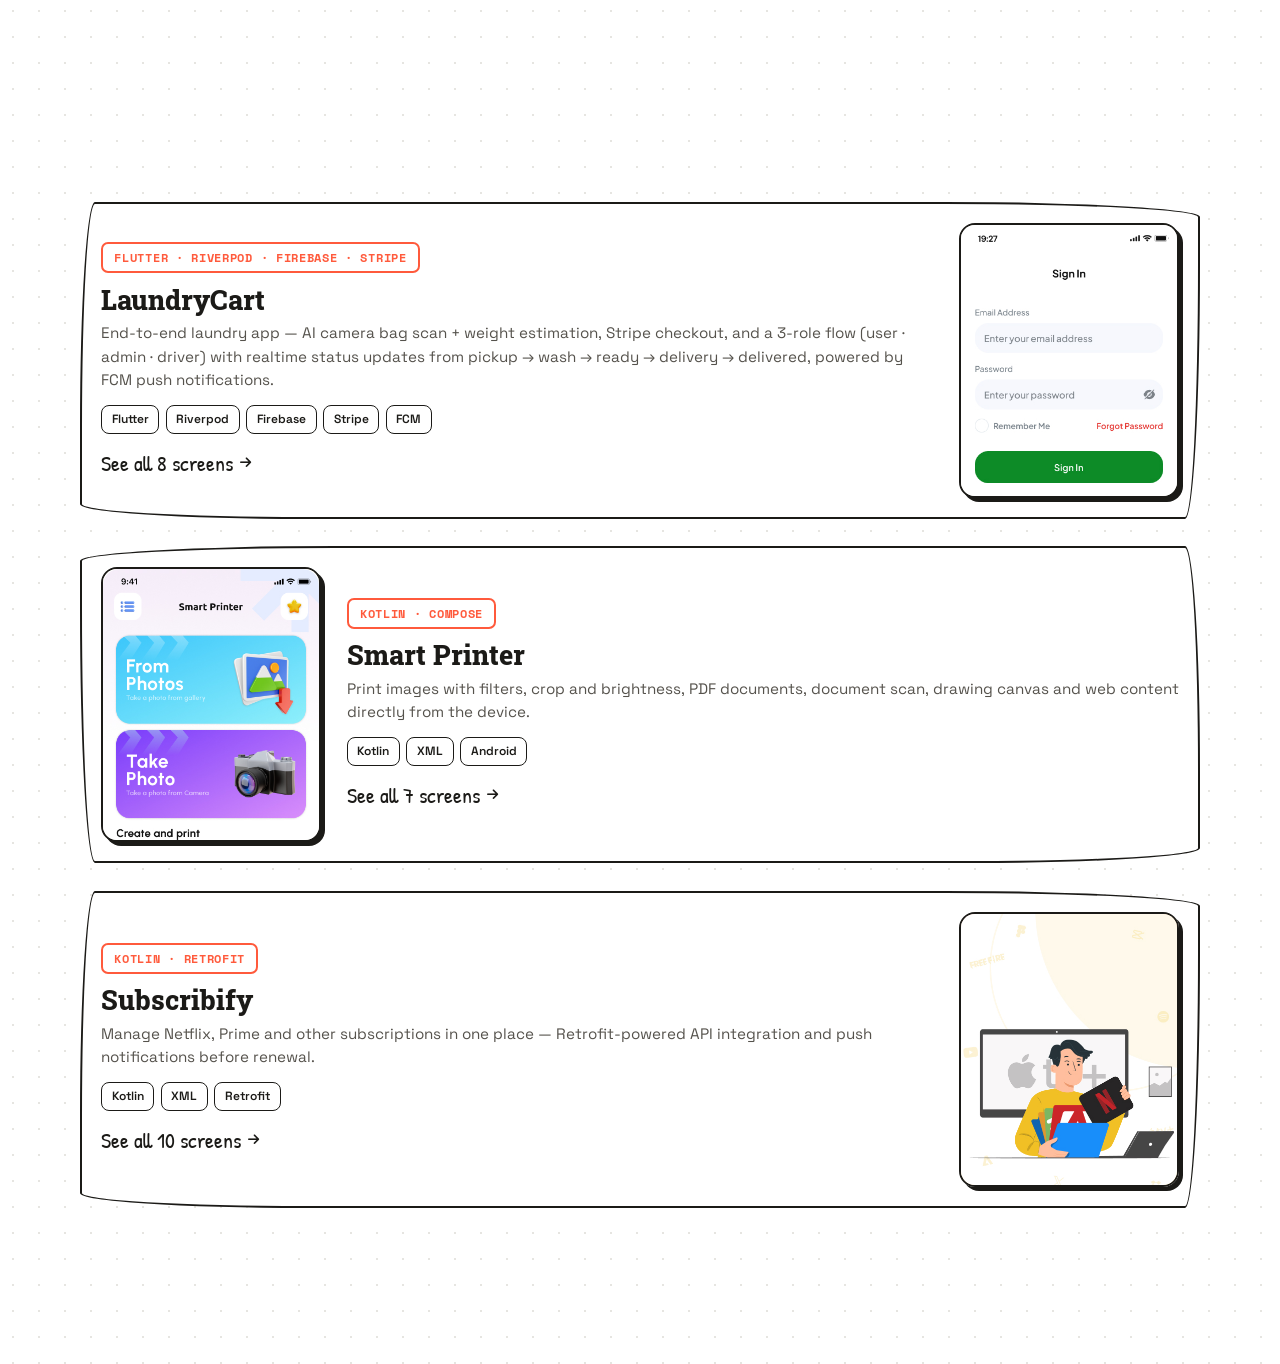
==== commit 3bc272f2: "Use real headshot, surface unrendered content, add hero CTA The About avatar was a generated DiceBea" ====
--- a/projects.html
+++ b/projects.html
@@ -38,13 +38,13 @@
   <!-- Floating dock -->
   <nav class="dock" aria-label="Quick navigation">
     <a href="index.html#top" class="dock-btn" data-tip="Home" style="--c:var(--blue)"><i class="fas fa-house"></i></a>
+    <a href="index.html#about" class="dock-btn" data-tip="About" style="--c:var(--pink)"><i class="fas fa-user"></i></a>
+    <a href="index.html#services" class="dock-btn" data-tip="Services" style="--c:var(--green)"><i class="fas fa-briefcase"></i></a>
     <a href="index.html#work" class="dock-btn" data-tip="Work" style="--c:var(--coral)"><i class="fas fa-mobile-screen-button"></i></a>
-    <a href="index.html#about" class="dock-btn" data-tip="About" style="--c:var(--pink)"><i class="fas fa-user"></i></a>
-    <a href="index.html#about" class="dock-btn" data-tip="Experience" style="--c:var(--green)"><i class="fas fa-briefcase"></i></a>
+    <a href="index.html#process" class="dock-btn" data-tip="How I work" style="--c:var(--ink)"><i class="fas fa-diagram-project"></i></a>
     <a href="index.html#contact" class="dock-btn" data-tip="Contact" style="--c:var(--blue)"><i class="fas fa-envelope"></i></a>
+    <span class="dock-sep"></span>
     <a href="assets/images/faizancv.pdf" download="Ali-Faizan-Mehmood-CV.pdf" class="dock-btn" data-tip="Résumé" style="--c:var(--green)"><i class="fas fa-download"></i></a>
-    <span class="dock-sep"></span>
-    <a href="#top" class="dock-btn" data-tip="Top" style="--c:var(--ink)"><i class="fas fa-magnifying-glass"></i></a>
   </nav>
 
   <script type="module" src="js/app.js"></script>
--- a/css/style.css
+++ b/css/style.css
@@ -579,14 +579,68 @@
 
 /* ---- Experience (inside About, plain text style) ---- */
 .col-title.impact-h { color: var(--green); margin-top: 2.6rem; }
+.resume-wrap {
+  position: relative; display: inline-block;
+  margin: .3rem 0 2.2rem;
+}
 .resume-link {
   display: inline-flex; align-items: center; gap: .55rem;
-  font-family: var(--font-hand); font-size: 1.5rem; color: var(--ink);
-  margin: .2rem 0 1.8rem; padding-bottom: 3px;
-  border-bottom: 2.5px solid var(--ink); transition: gap .18s ease, color .2s;
-}
-.resume-link:hover { gap: .9rem; color: var(--coral); border-color: var(--coral); }
-.resume-link i { color: var(--green); }
+  font-family: var(--font-hand); font-size: 1.6rem; color: var(--ink);
+  transition: gap .18s ease, color .2s;
+}
+.resume-link:hover { gap: .9rem; color: var(--ink); }
+/* download arrow gently bobs — a constant "hit me / download" hint */
+.resume-link i { font-size: 1.2rem; animation: arrowBob 1.5s ease-in-out infinite; }
+@keyframes arrowBob {
+  0%, 100% { transform: translateY(0); }
+  50%      { transform: translateY(3px); }
+}
+
+/* hand-drawn smooth curved underline — draws in when the cursor arrives */
+.resume-underline {
+  position: absolute; left: 26px; right: -6px; bottom: -12px;
+  width: calc(100% - 20px); height: 16px; overflow: visible;
+}
+.resume-underline path {
+  stroke: var(--ink);
+  stroke-dasharray: 260; stroke-dashoffset: 260;
+  transition: stroke-dashoffset .55s cubic-bezier(.22,.68,.28,1), stroke .2s;
+}
+.resume-wrap:hover .resume-underline path { stroke-dashoffset: 0; stroke: var(--ink); }
+
+/* little emphasis marks at the TOP-RIGHT — always sparkling to draw the eye */
+.resume-spark {
+  position: absolute; top: -20px; right: -22px;
+  width: 42px; height: 42px; overflow: visible;
+  transform-origin: bottom left;
+  animation: sparkPulse 1.8s ease-in-out infinite;
+}
+@keyframes sparkPulse {
+  0%, 100% { transform: scale(1) rotate(0deg); opacity: .8; }
+  50%      { transform: scale(1.22) rotate(6deg); opacity: 1; }
+}
+.resume-spark path { stroke: var(--ink); transition: stroke .2s; }
+/* each stroke twinkles on its own beat */
+.resume-spark .s1 { animation: twinkle 1.4s ease-in-out infinite; }
+.resume-spark .s2 { animation: twinkle 1.4s ease-in-out .25s infinite; }
+.resume-spark .s3 { animation: twinkle 1.4s ease-in-out .5s infinite; }
+@keyframes twinkle { 0%,100% { opacity: .45; } 50% { opacity: 1; } }
+/* cursor arrives → the whole set jitters/vibrates, staying black */
+.resume-wrap:hover .resume-spark {
+  animation: sparkVibrate .22s linear infinite;
+}
+.resume-wrap:hover .resume-spark path { stroke: var(--ink); }
+@keyframes sparkVibrate {
+  0%   { transform: translate(0,0) rotate(-5deg) scale(1.1); }
+  25%  { transform: translate(1.5px,-1.5px) rotate(6deg) scale(1.15); }
+  50%  { transform: translate(-1.5px,1px) rotate(-4deg) scale(1.1); }
+  75%  { transform: translate(1px,1.5px) rotate(5deg) scale(1.16); }
+  100% { transform: translate(0,0) rotate(-5deg) scale(1.1); }
+}
+@media (prefers-reduced-motion: reduce) {
+  .resume-link i, .resume-spark, .resume-spark .s1,
+  .resume-spark .s2, .resume-spark .s3 { animation: none; }
+}
 
 .jobs { display: grid; gap: 2rem; }
 .jobcard { transition: opacity .8s, transform .8s; }
@@ -771,7 +825,7 @@
 /* About notes: scattered, overlapping, draggable cluster (square notes) */
 .about-notes {
   display: block; position: relative;
-  width: 100%; max-width: 420px; height: 800px; margin: 1.5rem auto 0;
+  width: 100%; max-width: 420px; height: 845px; margin: 1.5rem auto 0;
 }
 .about-notes .sticky {
   position: absolute; width: 172px; min-height: 150px;
@@ -923,3 +977,445 @@
   95%  { transform: rotate(1.4deg); }
   100% { transform: rotate(0deg); }
 }
+
+/* =====================================================
+   PROJECT DETAIL SHEET — click a card to see everything
+   ===================================================== */
+
+/* ---- card is now clickable ---- */
+.pcard { cursor: pointer; }
+.pcard:focus-visible { outline: 3px solid var(--blue); outline-offset: 5px; }
+.pcard-foot {
+  display: flex; align-items: center; gap: 1.1rem 1.4rem; flex-wrap: wrap;
+  margin-top: .85rem;
+}
+.pcard-open {
+  display: inline-flex; align-items: center; gap: .45rem;
+  font-family: var(--font-hand); font-size: 1.35rem; color: var(--ink);
+  transition: color .2s, transform .18s;
+}
+.pcard-open i { font-size: .8rem; }
+.pcard:hover .pcard-open { color: var(--coral); transform: translateX(4px); }
+
+/* ---- overlay ---- */
+.sheet {
+  position: fixed; inset: 0; z-index: 200;   /* must clear the floating dock (120) */
+  overflow-y: auto; overscroll-behavior: contain;
+  padding: 3vh 0 6vh;
+  visibility: hidden; opacity: 0;
+  transition: opacity .22s ease, visibility .22s ease;
+}
+.sheet.open { visibility: visible; opacity: 1; }
+.sheet-back {
+  position: fixed; inset: 0;
+  background: rgba(27, 26, 23, .58);
+  -webkit-backdrop-filter: blur(3px); backdrop-filter: blur(3px);
+}
+/* <html> is the scrolling element, so it has to be locked too */
+html.sheet-lock, body.sheet-lock { overflow: hidden; }
+/* the dock would float over the sheet — tuck it away while one is open */
+body.sheet-lock .dock {
+  animation: none;                        /* dockIn would otherwise win the cascade */
+  opacity: 0; pointer-events: none;
+  transform: translate(-50%, 130%);
+  transition: opacity .2s ease, transform .28s cubic-bezier(.2,.8,.2,1);
+}
+
+.sheet-panel {
+  position: relative;
+  width: min(1060px, calc(100% - 2.4rem)); margin-inline: auto;
+  background: var(--paper); color: var(--ink);
+  border: 3px solid var(--ink); border-radius: 26px;
+  box-shadow: 10px 10px 0 var(--ink);
+  padding: clamp(1.5rem, 3.4vw, 2.8rem);
+  transform: translateY(26px) scale(.985);
+  transition: transform .3s cubic-bezier(.2,.85,.3,1);
+}
+.sheet.open .sheet-panel { transform: none; }
+
+.sheet-close {
+  position: absolute; top: 1rem; right: 1rem; z-index: 3;
+  width: 46px; height: 46px; border-radius: 50%;
+  display: grid; place-items: center; font-size: 1.05rem;
+  border: 2.5px solid var(--ink); background: var(--paper); color: var(--ink);
+  box-shadow: var(--shadow-sm); cursor: pointer;
+  transition: transform .14s ease, box-shadow .14s ease, background .2s, color .2s;
+}
+.sheet-close:hover { background: var(--coral); color: #fff; transform: translate(-2px,-2px); box-shadow: 6px 6px 0 var(--ink); }
+.sheet-close:active { transform: translate(2px,2px); box-shadow: 1px 1px 0 var(--ink); }
+
+/* ---- header ---- */
+.sheet-head { padding-right: 3.6rem; }
+.sheet-eyebrow {
+  display: inline-flex; align-items: center; gap: .5rem; flex-wrap: wrap;
+  font-family: var(--font-mono); font-weight: 700; font-size: .72rem;
+  letter-spacing: .07em; text-transform: uppercase; color: var(--ink-soft);
+  margin-bottom: .8rem;
+}
+.sheet-eyebrow .sep { opacity: .4; margin: 0 .15rem; }
+.sheet-eyebrow .live {
+  color: var(--coral); border: 2px solid var(--coral);
+  padding: .25rem .6rem; border-radius: 7px;
+}
+.sheet-panel h2 {
+  font-family: var(--font-serif); font-weight: 800; line-height: 1.02;
+  font-size: clamp(1.9rem, 5vw, 3rem); letter-spacing: -.015em;
+}
+.sheet-sub {
+  font-family: var(--font-hand); font-size: clamp(1.25rem, 2.6vw, 1.7rem);
+  color: var(--ink-soft); margin-top: .5rem;
+}
+.sheet-desc {
+  font-size: 1.03rem; line-height: 1.68; color: var(--ink-soft);
+  margin-top: 1.1rem; max-width: 70ch;
+}
+.sheet-tech { display: flex; flex-wrap: wrap; gap: .5rem; margin-top: 1.2rem; }
+.sheet-cta { display: flex; flex-wrap: wrap; gap: .8rem; margin-top: 1.5rem; }
+
+.sheet-rule {
+  height: 3px; border: 0; border-radius: 2px;
+  background: var(--line); margin: 2.2rem 0 1.6rem;
+}
+.sheet-shots-head {
+  display: flex; align-items: baseline; gap: .8rem; flex-wrap: wrap;
+  margin-bottom: 1.4rem;
+}
+.sheet-shots-head h3 { font-family: var(--font-serif); font-weight: 800; font-size: 1.5rem; }
+.sheet-shots-head .count {
+  font-family: var(--font-mono); font-weight: 700; font-size: .78rem;
+  letter-spacing: .05em; text-transform: uppercase; color: var(--ink-soft);
+}
+.sheet-shots-head .hint { font-family: var(--font-hand); font-size: 1.2rem; color: var(--ink-soft); margin-left: auto; }
+
+/* ---- phone-framed screenshot grid ---- */
+.shots {
+  display: grid; gap: 1.8rem 1.4rem;
+  grid-template-columns: repeat(auto-fill, minmax(176px, 1fr));
+}
+.shot {
+  border: 0; padding: 0; background: none; cursor: zoom-in;
+  display: flex; flex-direction: column; align-items: center; gap: .7rem;
+  font: inherit; color: inherit;
+}
+.shot-frame {
+  position: relative; width: 100%; aspect-ratio: 9 / 19;
+  background: var(--ink); border: 3px solid var(--ink); border-radius: 24px;
+  padding: 7px; box-shadow: var(--shadow-sm); overflow: hidden;
+  transition: transform .2s cubic-bezier(.34,1.3,.64,1), box-shadow .2s ease;
+}
+.shot:hover .shot-frame, .shot:focus-visible .shot-frame {
+  transform: translate(-3px,-3px); box-shadow: 7px 7px 0 var(--ink);
+}
+.shot:focus-visible { outline: none; }
+.shot:focus-visible .shot-frame { outline: 3px solid var(--blue); outline-offset: 4px; }
+.shot-frame img {
+  width: 100%; height: 100%; object-fit: cover;
+  border-radius: 17px; display: block; background: #f4f1ea;
+}
+.shot-frame::after {            /* notch / pill */
+  content: ''; position: absolute; top: 12px; left: 50%; translate: -50% 0;
+  width: 34%; height: 7px; border-radius: 99px; background: var(--ink);
+}
+.shot-frame--android::after { width: 8px; height: 8px; }
+.shot-cap {
+  font-size: .84rem; font-weight: 700; text-align: center; line-height: 1.35;
+  color: var(--ink-soft);
+}
+
+/* ---- fullscreen one-screenshot viewer ---- */
+.lb {
+  position: fixed; inset: 0; z-index: 210;
+  display: grid; grid-template-rows: 1fr auto; place-items: center;
+  padding: 2.2rem 1rem 1.4rem;
+  background: rgba(27, 26, 23, .93);
+  visibility: hidden; opacity: 0;
+  transition: opacity .2s ease, visibility .2s ease;
+}
+.lb.open { visibility: visible; opacity: 1; }
+.lb-img {
+  max-width: min(460px, 92vw); max-height: 76vh;
+  width: auto; object-fit: contain;
+  border: 3px solid #fff; border-radius: 20px; background: #000;
+}
+.lb-bar {
+  display: flex; align-items: center; gap: 1.1rem;
+  margin-top: 1.2rem; color: #fff; text-align: center;
+}
+.lb-cap { font-family: var(--font-hand); font-size: 1.4rem; min-width: 0; }
+.lb-num { font-family: var(--font-mono); font-size: .8rem; opacity: .7; letter-spacing: .06em; }
+.lb-btn {
+  width: 48px; height: 48px; flex: 0 0 auto; border-radius: 50%;
+  display: grid; place-items: center; font-size: 1rem; cursor: pointer;
+  border: 2.5px solid #fff; background: transparent; color: #fff;
+  transition: background .18s, color .18s, transform .14s;
+}
+.lb-btn:hover { background: #fff; color: var(--ink); transform: scale(1.07); }
+.lb-close { position: absolute; top: 1.1rem; right: 1.1rem; }
+
+@media (max-width: 620px) {
+  .sheet { padding: 0; }
+  .sheet-panel {
+    width: 100%; min-height: 100vh; margin: 0;
+    border-width: 0; border-radius: 0; box-shadow: none;
+    padding: 1.4rem 1.15rem 3rem;
+  }
+  .shots { grid-template-columns: repeat(2, 1fr); gap: 1.4rem .9rem; }
+  .sheet-shots-head .hint { display: none; }
+  .lb-cap { font-size: 1.12rem; }
+}
+
+@media (prefers-reduced-motion: reduce) {
+  .sheet, .sheet-panel, .lb { transition: none; }
+  .sheet-panel { transform: none; }
+  .shot-frame { transition: none; }
+}
+
+/* =====================================================
+   DETAIL SHEET — smoothing & small entrance animations
+   ===================================================== */
+
+/* keep the page from jumping sideways when the scrollbar is locked away */
+html.sheet-lock body { padding-right: var(--sbw, 0px); }
+
+/* a gentle rise used by the head, the rule and each screenshot tile */
+@keyframes sheetRise {
+  from { opacity: 0; transform: translateY(14px); }
+  to   { opacity: 1; transform: none; }
+}
+.sheet.open .sheet-head {
+  animation: sheetRise .42s cubic-bezier(.2,.8,.2,1) both;
+}
+.sheet.open .sheet-rule,
+.sheet.open .sheet-shots-head {
+  animation: sheetRise .42s .05s cubic-bezier(.2,.8,.2,1) both;
+}
+.sheet.open .shot {
+  animation: sheetRise .45s cubic-bezier(.2,.8,.2,1) both;
+  animation-delay: calc(.09s + var(--i, 0) * .035s);
+}
+
+/* stack inside a phone frame: placeholder < screenshot < notch */
+.shot-frame::before {
+  content: ''; position: absolute; inset: 7px; z-index: 0;
+  border-radius: 17px; background: #e7e4dd;
+  animation: shotPulse 1.5s ease-in-out infinite;
+}
+.shot-frame.loaded::before { content: none; }
+.shot-frame::after { z-index: 2; }
+.shot-frame img {
+  position: relative; z-index: 1;
+  opacity: 0; transition: opacity .4s ease;
+}
+.shot-frame img.ready { opacity: 1; }
+@keyframes shotPulse { 0%, 100% { opacity: 1; } 50% { opacity: .55; } }
+
+/* lightbox: crossfade between shots instead of a hard swap */
+.lb-img { opacity: 0; transition: opacity .2s ease; }
+.lb-img.ready { opacity: 1; }
+.lb.open .lb-bar { animation: sheetRise .34s .04s cubic-bezier(.2,.8,.2,1) both; }
+.lb-img { touch-action: pan-y; -webkit-user-select: none; user-select: none; }
+
+/* card thumbnail breathes a little on hover */
+.pcard-media { overflow: hidden; }
+.pcard-media img { transition: transform .45s cubic-bezier(.2,.8,.2,1); }
+.pcard:hover .pcard-media img { transform: scale(1.045); }
+
+@media (prefers-reduced-motion: reduce) {
+  .sheet.open .sheet-head,
+  .sheet.open .sheet-rule,
+  .sheet.open .sheet-shots-head,
+  .sheet.open .shot,
+  .lb.open .lb-bar { animation: none; }
+  .shot-frame::before { animation: none; }
+  .shot-frame img, .lb-img { transition: none; opacity: 1; }
+  .pcard-media img { transition: none; }
+  .pcard:hover .pcard-media img { transform: none; }
+}
+
+/* =====================================================
+   PHONE FIXES — dock fit, reachable close, roomier captions
+   ===================================================== */
+
+/* the dock was ~404px wide on a 390px screen and hung off both edges */
+@media (max-width: 440px) {
+  .dock { gap: .22rem; padding: .5rem; border-radius: 18px; }
+  .dock-btn { width: 44px; height: 44px; font-size: 1.05rem; border-radius: 14px; }
+  .dock-sep { margin: 0 .05rem; height: 26px; }
+}
+
+@media (max-width: 620px) {
+  /* The panel goes full-screen on phones, so there is no backdrop to tap and
+     no Esc key — the close button has to stay on screen the whole way down.
+     position:fixed only behaves if no ancestor is transformed, hence the
+     panel's entrance transform is dropped here. */
+  .sheet-panel {
+    transform: none;
+    transition: none;
+    min-height: 100vh;
+    min-height: 100dvh;
+    padding-top: 1.1rem;
+  }
+  .sheet.open .sheet-panel { transform: none; }
+
+  .sheet-close {
+    position: fixed;
+    top: calc(.7rem + env(safe-area-inset-top, 0px));
+    right: calc(.8rem + env(safe-area-inset-right, 0px));
+    background: var(--paper);
+    box-shadow: 0 4px 16px rgba(27, 26, 23, .32);
+  }
+  .sheet-head { padding-right: 3.2rem; }
+
+  /* give the caption the full bar width instead of 83px between the arrows */
+  .lb-bar { width: 100%; justify-content: space-between; gap: .5rem; }
+  .lb-meta { flex: 1; min-width: 0; }
+  .lb { padding-bottom: calc(1.4rem + env(safe-area-inset-bottom, 0px)); }
+}
+
+/* Tablets have no Esc key and only a sliver of backdrop beside the panel,
+   so pin the close button there too. position:fixed needs an untransformed
+   ancestor, hence the panel's entrance transform is dropped below 900px. */
+@media (max-width: 900px) {
+  .sheet-panel { transform: none; transition: none; }
+  .sheet.open .sheet-panel { transform: none; }
+  .sheet-close { position: fixed; }
+}
+@media (min-width: 621px) and (max-width: 900px) {
+  .sheet-close {
+    top: calc(3vh + 1rem);
+    right: 2.2rem;
+    box-shadow: 0 4px 16px rgba(27, 26, 23, .28);
+  }
+}
+
+/* =====================================================
+   HERO CTA · STATS BAND · SERVICES · PROCESS · EDUCATION
+   ===================================================== */
+
+/* ---- hero: give the visitor somewhere to go ---- */
+.hero-cta {
+  display: flex; gap: .9rem; justify-content: center; flex-wrap: wrap;
+  margin-top: 2.1rem;
+}
+.hero-avail {
+  display: inline-flex; align-items: center; gap: .5rem;
+  font-family: var(--font-mono); font-size: .84rem; font-weight: 700;
+  letter-spacing: .04em; color: var(--ink-soft); margin-top: 1.4rem;
+}
+.pulse-dot {
+  width: 9px; height: 9px; border-radius: 50%; background: var(--green);
+  box-shadow: 0 0 0 0 rgba(18, 184, 134, .6);
+  animation: availPulse 2s ease-out infinite;
+}
+@keyframes availPulse {
+  70%  { box-shadow: 0 0 0 10px rgba(18, 184, 134, 0); }
+  100% { box-shadow: 0 0 0 0 rgba(18, 184, 134, 0); }
+}
+
+/* ---- stats band ---- */
+.statsband { padding: 2.6rem 0; }
+.statsband .stats-row { padding: 0; }
+
+/* ---- shared lead line under a section heading ---- */
+.sec-lead {
+  text-align: center; font-family: var(--font-hand);
+  font-size: clamp(1.25rem, 2.6vw, 1.7rem); color: var(--ink-soft);
+  margin: .9rem auto 0; max-width: 46ch;
+}
+
+/* ---- services ---- */
+.svc-grid {
+  display: grid; grid-template-columns: repeat(3, 1fr);
+  gap: 1.5rem; margin-top: 3rem;
+}
+.svc {
+  background: var(--paper); border: 2.5px solid var(--ink);
+  border-radius: 20px; padding: 1.7rem 1.5rem 1.6rem;
+  box-shadow: var(--shadow-sm);
+  transition: transform .2s cubic-bezier(.22,.61,.36,1), box-shadow .2s ease, opacity .8s, translate .8s;
+}
+.svc:hover { transform: translate(-3px, -5px); box-shadow: var(--shadow); }
+.svc-ico {
+  width: 54px; height: 54px; border-radius: 15px;
+  display: grid; place-items: center; font-size: 1.45rem;
+  border: 2.5px solid var(--ink); margin-bottom: 1.1rem;
+  background: var(--yellow); color: var(--ink);
+}
+.svc:hover .svc-ico { animation: wobble .5s ease; }
+.svc h3 {
+  font-family: var(--font-serif); font-weight: 800;
+  font-size: 1.22rem; line-height: 1.2; margin-bottom: .55rem;
+}
+.svc p { font-size: .95rem; line-height: 1.6; color: var(--ink-soft); }
+.svc--coral  .svc-ico { background: #ffd3c8; }
+.svc--blue   .svc-ico { background: #cfd8ff; }
+.svc--green  .svc-ico { background: #b6f0c9; }
+.svc--yellow .svc-ico { background: #ffe9a8; }
+.svc--pink   .svc-ico { background: #ffc4d6; }
+.svc--lilac  .svc-ico { background: #d9ccff; }
+
+/* ---- process: numbered timeline ---- */
+.steps { list-style: none; margin-top: 3rem; position: relative; }
+.steps::before {
+  content: ''; position: absolute; left: 27px; top: 14px; bottom: 14px;
+  border-left: 3px dashed var(--line);
+}
+.step {
+  position: relative; display: grid; grid-template-columns: 56px 1fr;
+  gap: 1.4rem; align-items: start; padding-bottom: 2.1rem;
+  transition: opacity .8s, translate .8s;
+}
+.step:last-child { padding-bottom: 0; }
+.step-n {
+  position: relative; z-index: 1;
+  width: 56px; height: 56px; border-radius: 50%;
+  display: grid; place-items: center;
+  font-family: var(--font-mono); font-weight: 700; font-size: 1.05rem;
+  background: var(--paper); color: var(--ink);
+  border: 2.5px solid var(--ink); box-shadow: var(--shadow-sm);
+}
+.step:hover .step-n { background: var(--yellow); }
+.step-body { padding-top: .35rem; }
+.step-body h3 {
+  display: flex; align-items: center; gap: .6rem; flex-wrap: wrap;
+  font-family: var(--font-serif); font-weight: 800;
+  font-size: 1.25rem; margin-bottom: .45rem;
+}
+.step-ico { color: var(--coral); font-size: 1rem; }
+.step-body p { color: var(--ink-soft); line-height: 1.65; max-width: 62ch; font-size: .98rem; }
+
+/* ---- education (left column of About) ---- */
+.col-title.edu-h { color: var(--green); margin: 2.6rem 0 1.1rem; text-align: center; }
+.edu { display: flex; flex-direction: column; gap: .9rem; width: 100%; max-width: 420px; }
+.edu-row {
+  display: grid; grid-template-columns: 42px 1fr; gap: .9rem; align-items: start;
+  background: var(--paper); border: 2.5px solid var(--ink); border-radius: 15px;
+  padding: .9rem 1rem; box-shadow: var(--shadow-sm);
+  transition: transform .18s cubic-bezier(.22,.61,.36,1), box-shadow .18s ease, opacity .8s, translate .8s;
+}
+.edu-row:hover { transform: translate(-2px,-3px); box-shadow: var(--shadow); }
+.edu-ico {
+  width: 42px; height: 42px; border-radius: 12px; display: grid; place-items: center;
+  border: 2px solid var(--ink); background: #e6f7ef; color: var(--ink); font-size: .95rem;
+}
+.edu-row h4 { font-family: var(--font-serif); font-weight: 800; font-size: 1rem; line-height: 1.25; }
+.edu-school { font-size: .86rem; color: var(--ink-soft); margin-top: .18rem; }
+.edu-period { font-family: var(--font-mono); font-size: .72rem; color: var(--ink-soft); margin-top: .3rem; opacity: .85; }
+
+@media (max-width: 960px) { .svc-grid { grid-template-columns: repeat(2, 1fr); } }
+@media (max-width: 640px) {
+  .svc-grid { grid-template-columns: 1fr; gap: 1.2rem; }
+  .steps::before { left: 21px; }
+  .step { grid-template-columns: 44px 1fr; gap: 1rem; }
+  .step-n { width: 44px; height: 44px; font-size: .92rem; }
+  .hero-cta .btn { flex: 1 1 auto; justify-content: center; }
+  .edu { max-width: 100%; }
+}
+
+/* Longer headings wrap on narrow screens and the flanking dashes end up
+   floating beside the middle line — drop them and let the text have the width. */
+@media (max-width: 560px) {
+  .about-heading { gap: .6rem; }
+  .about-heading .dash { display: none; }
+  .sec-lead { font-size: 1.2rem; }
+}
